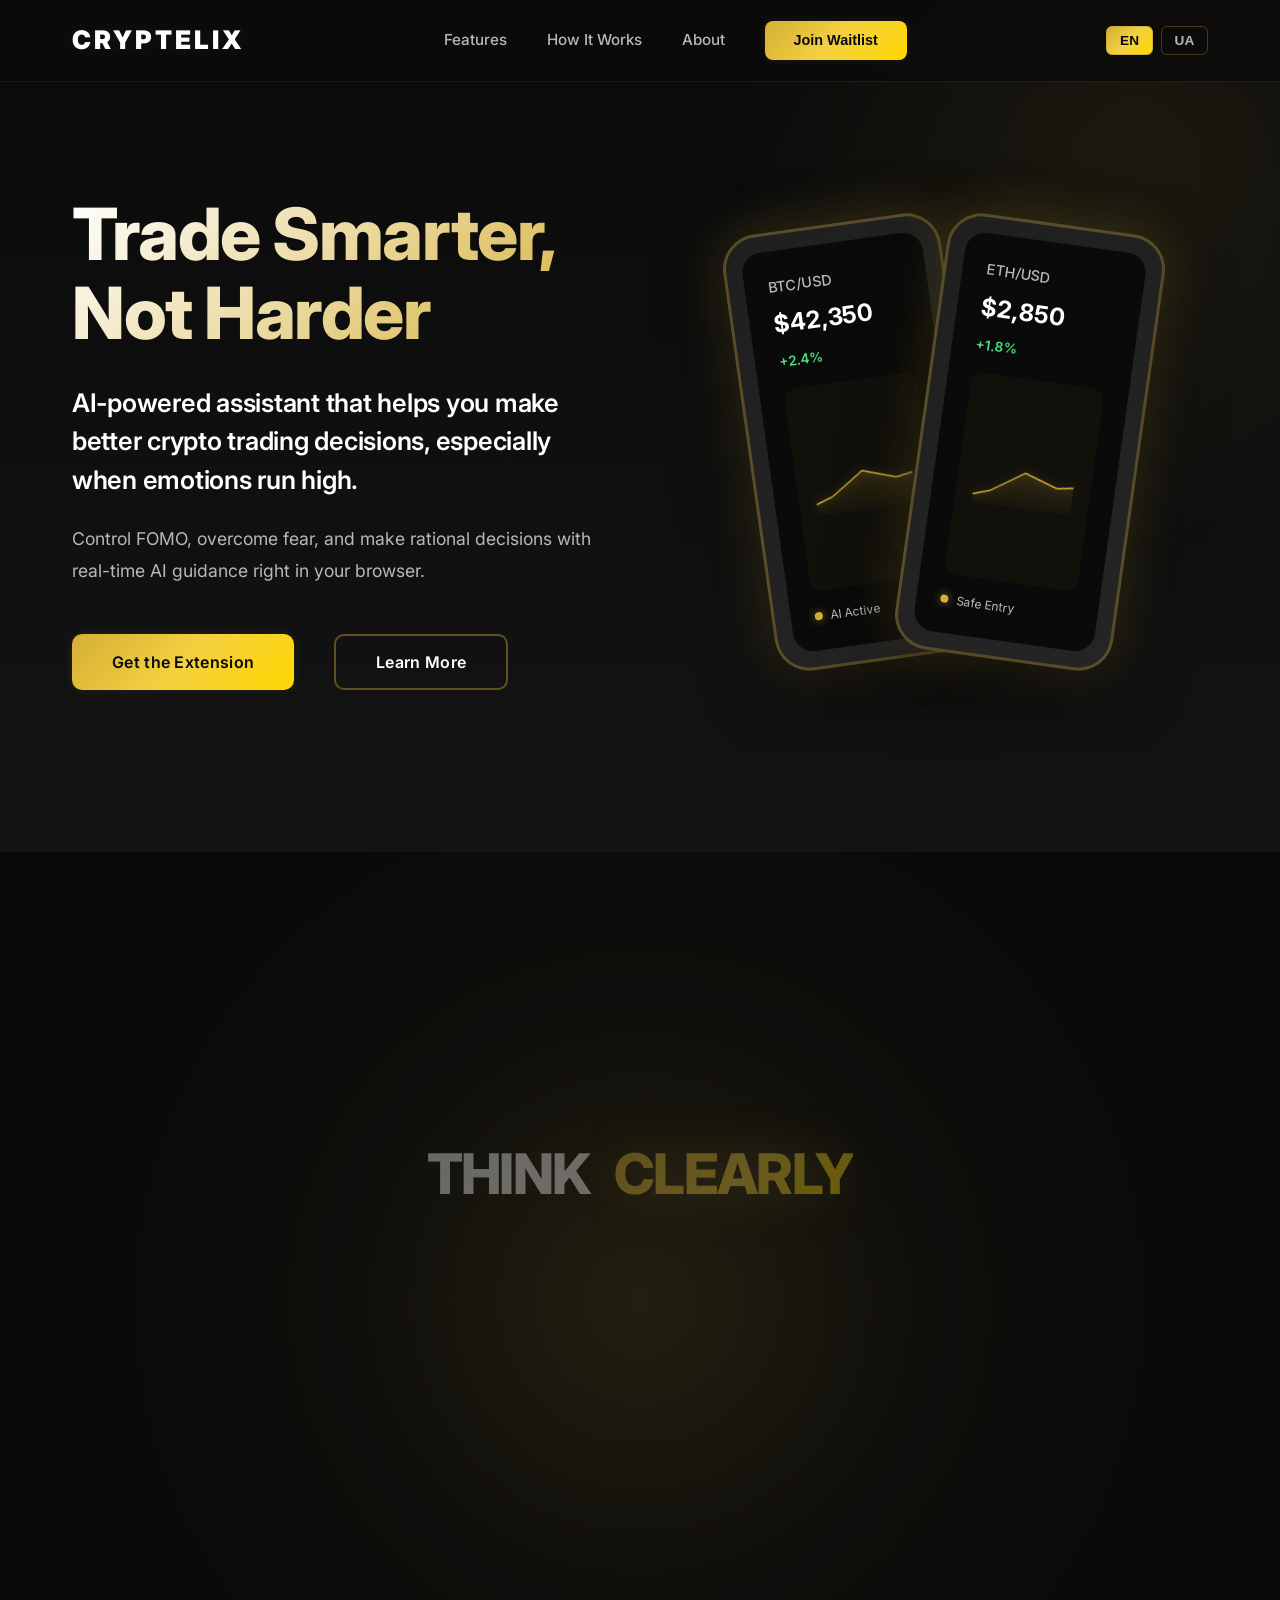
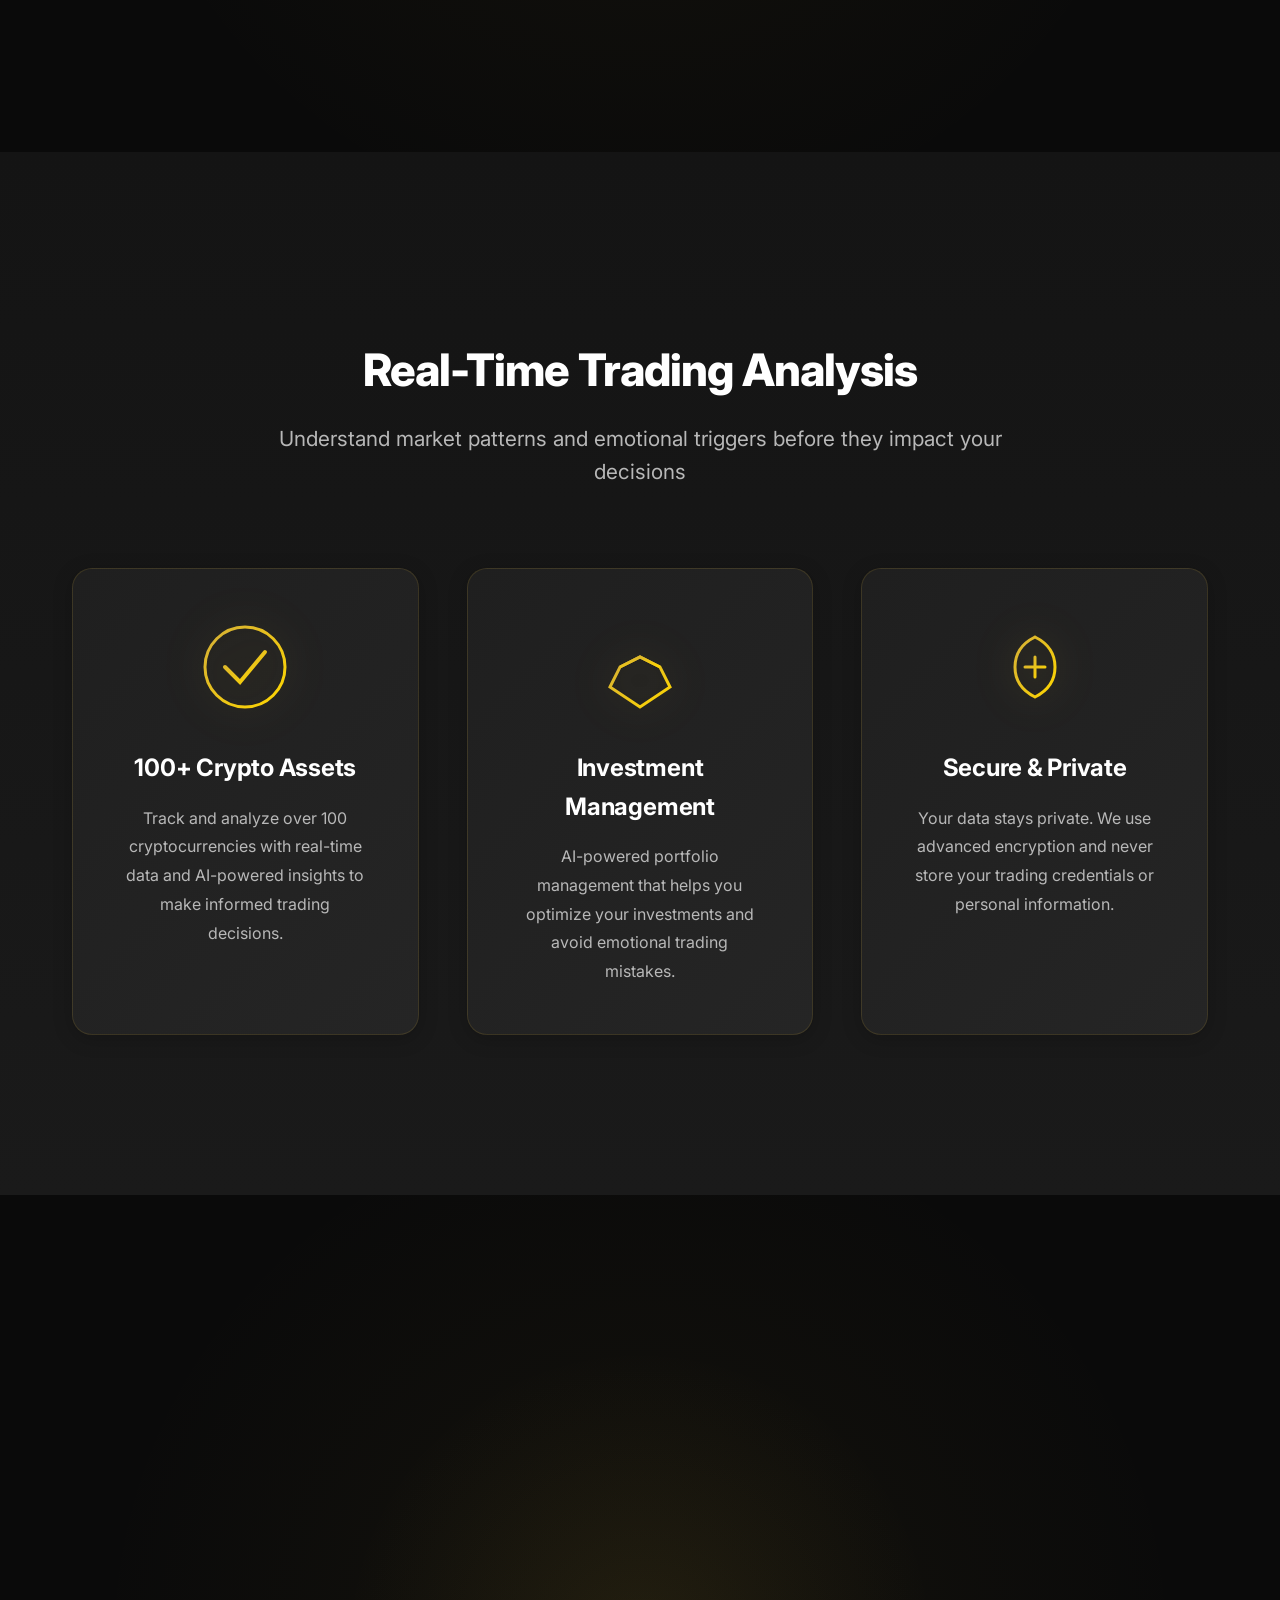
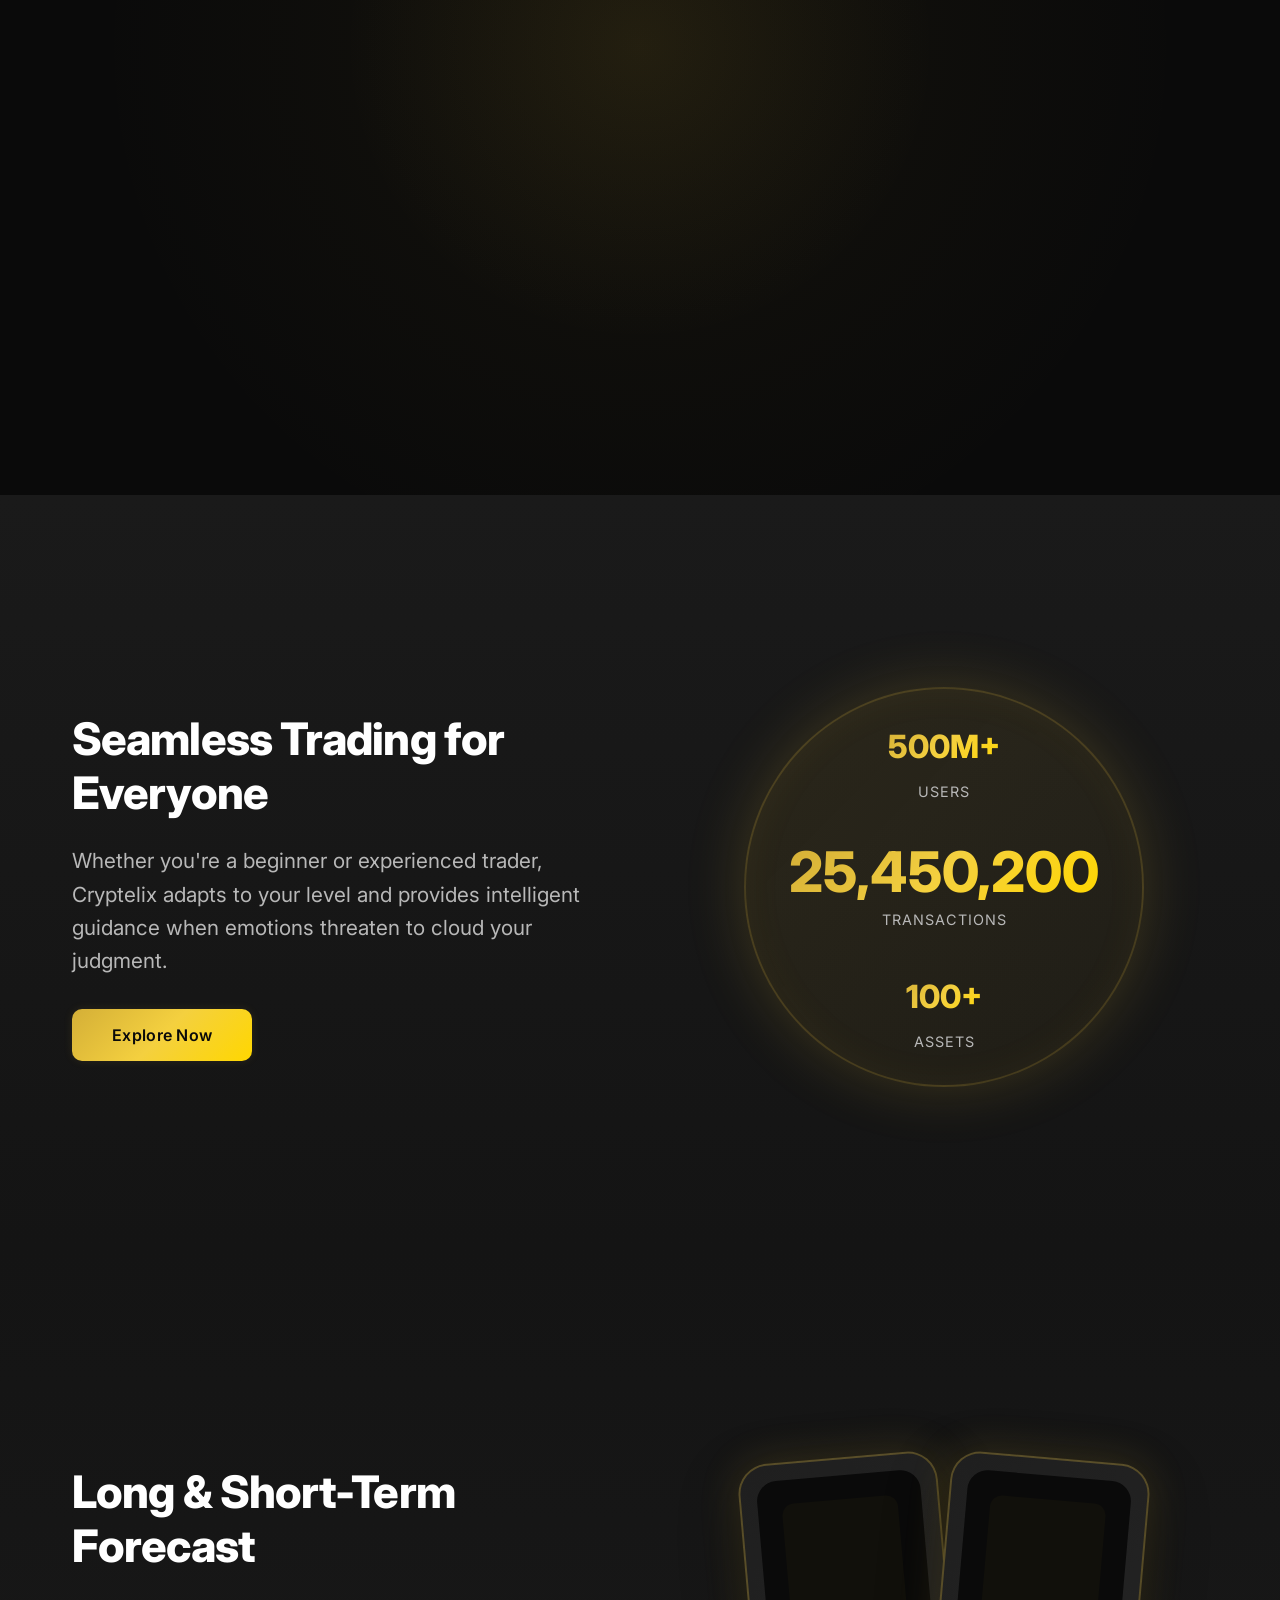
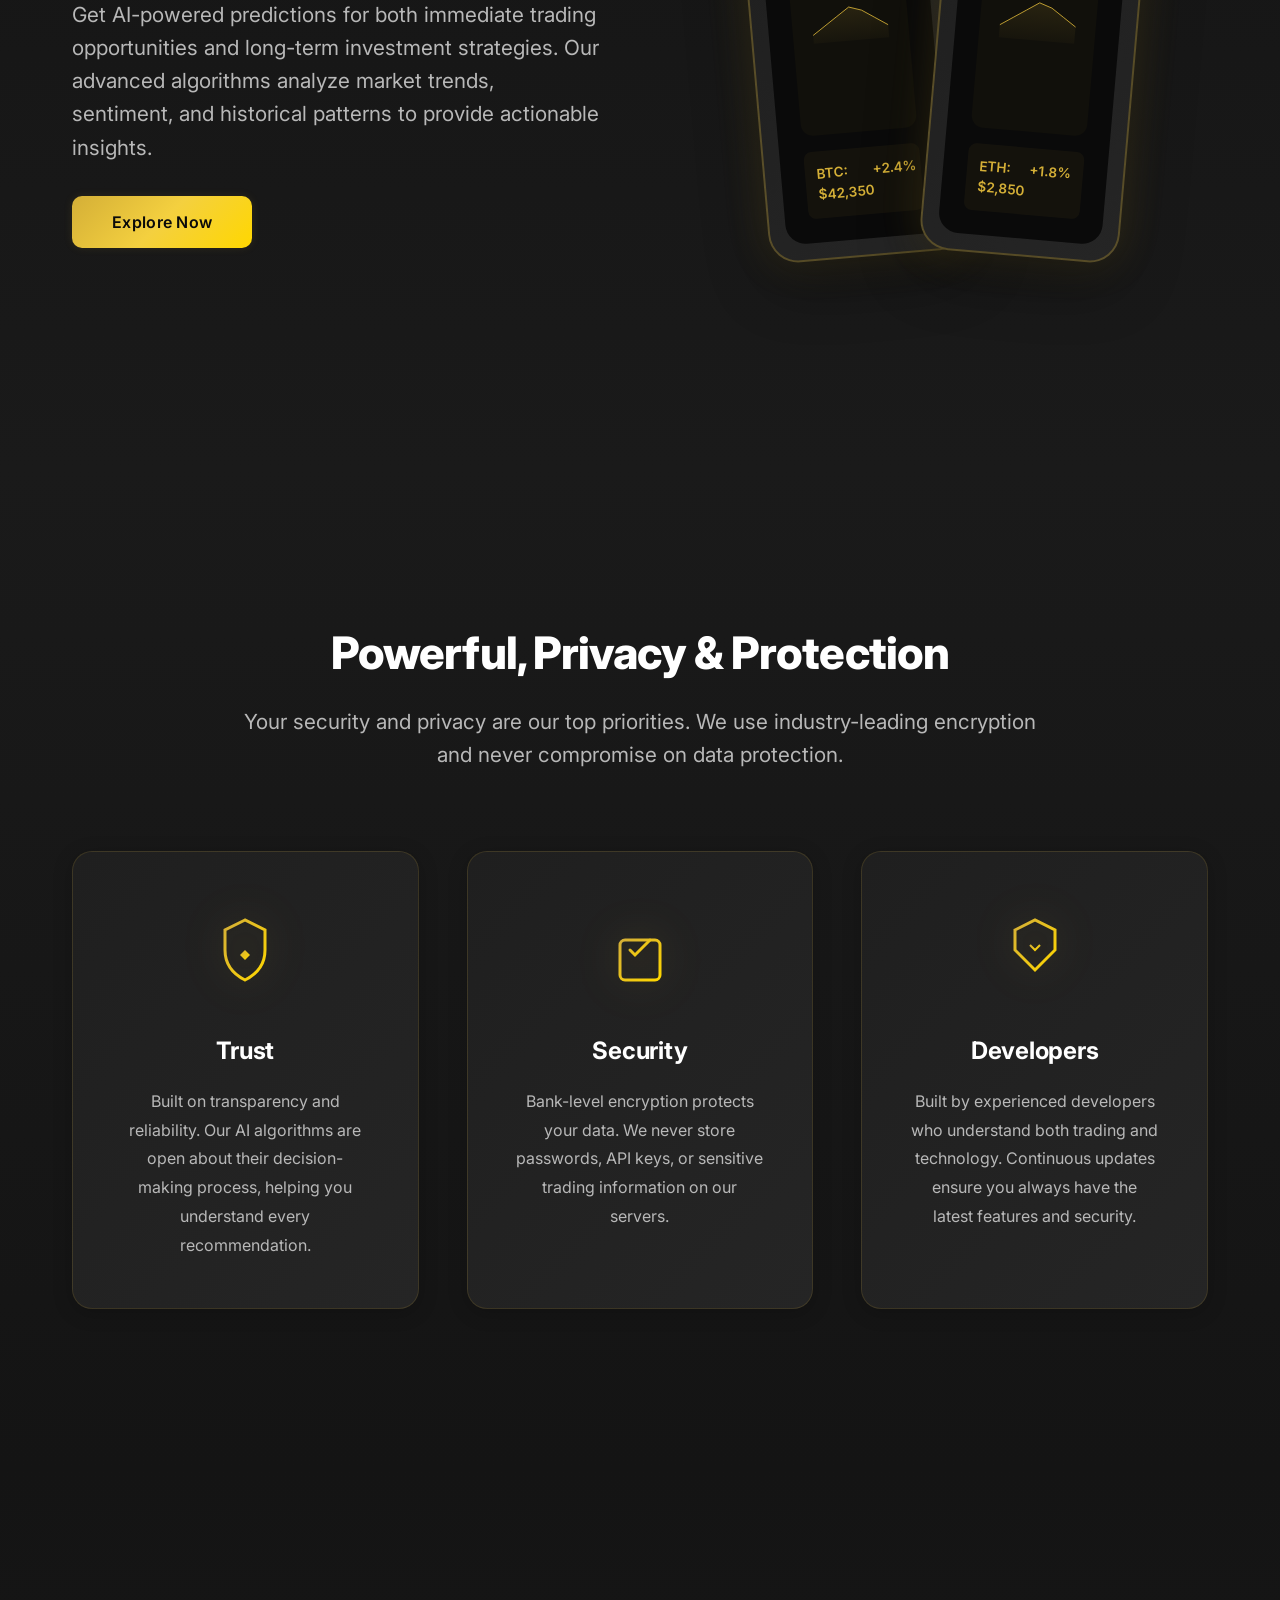
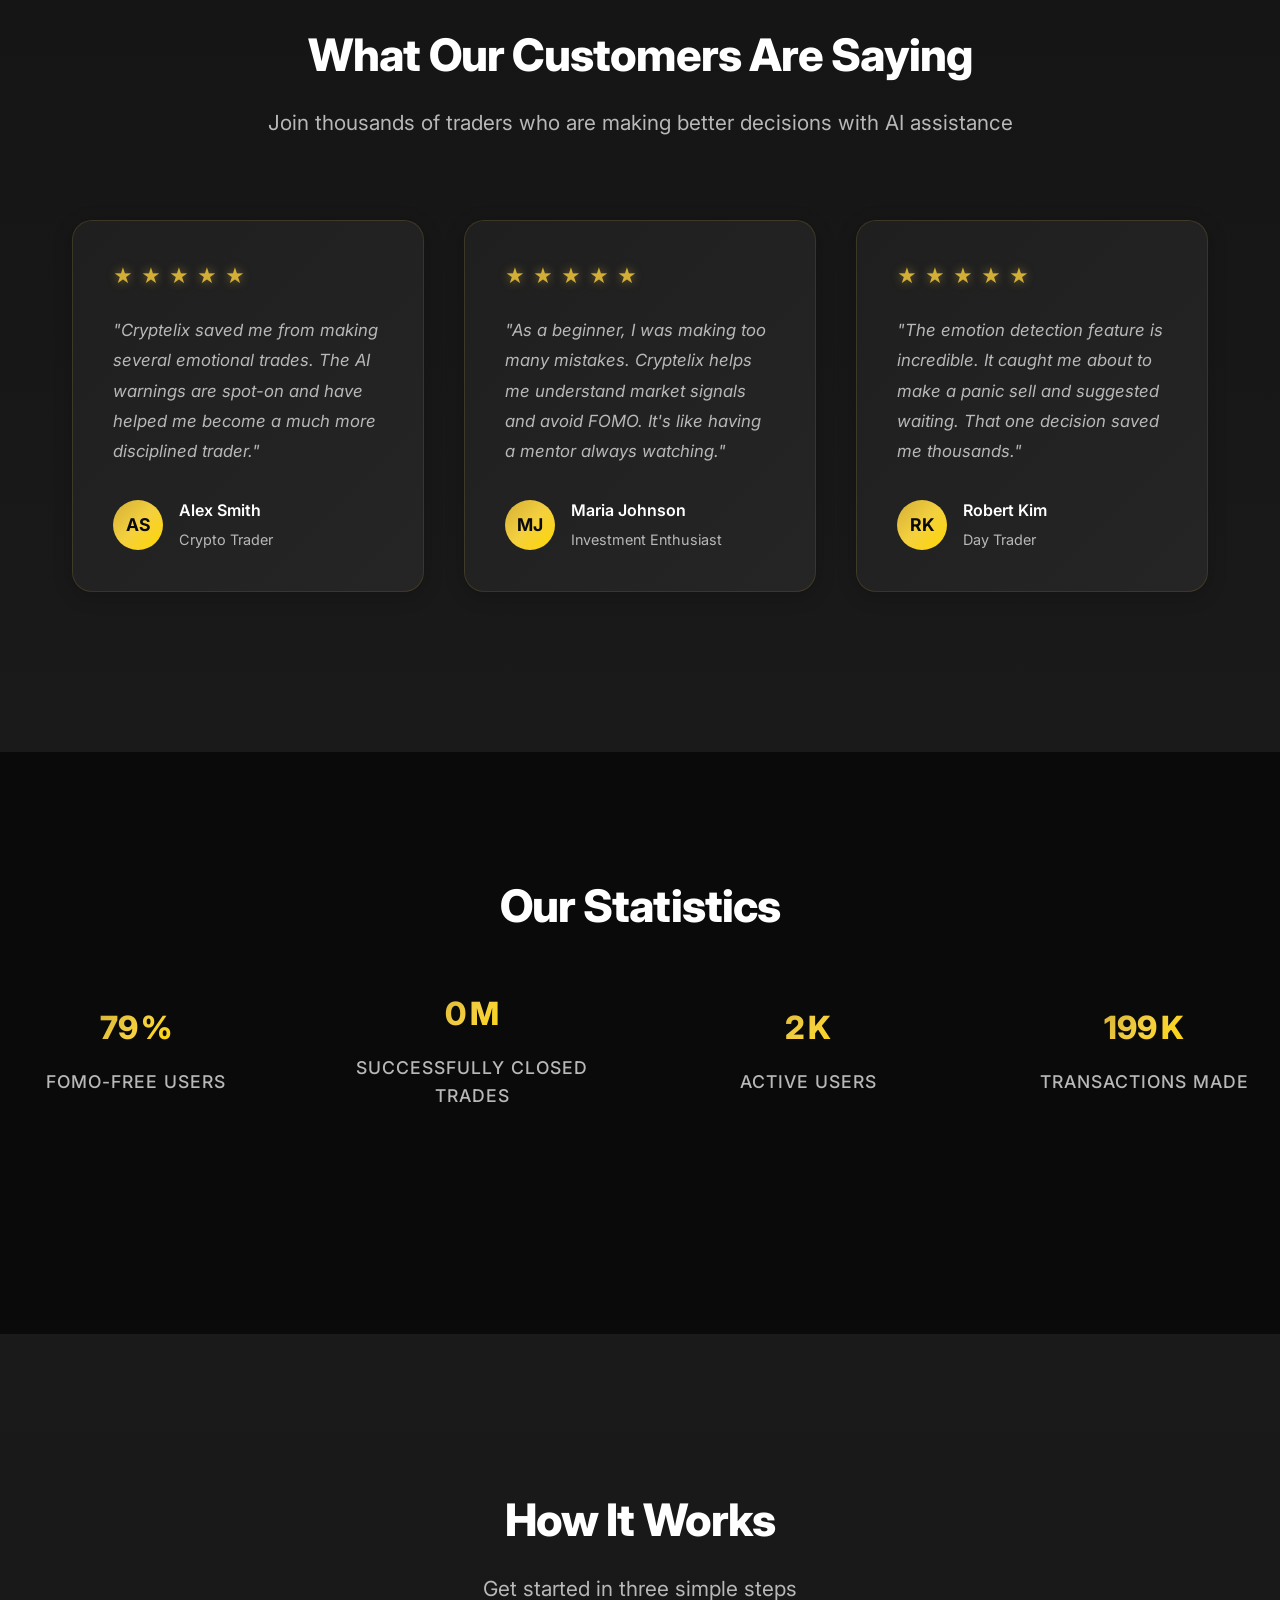
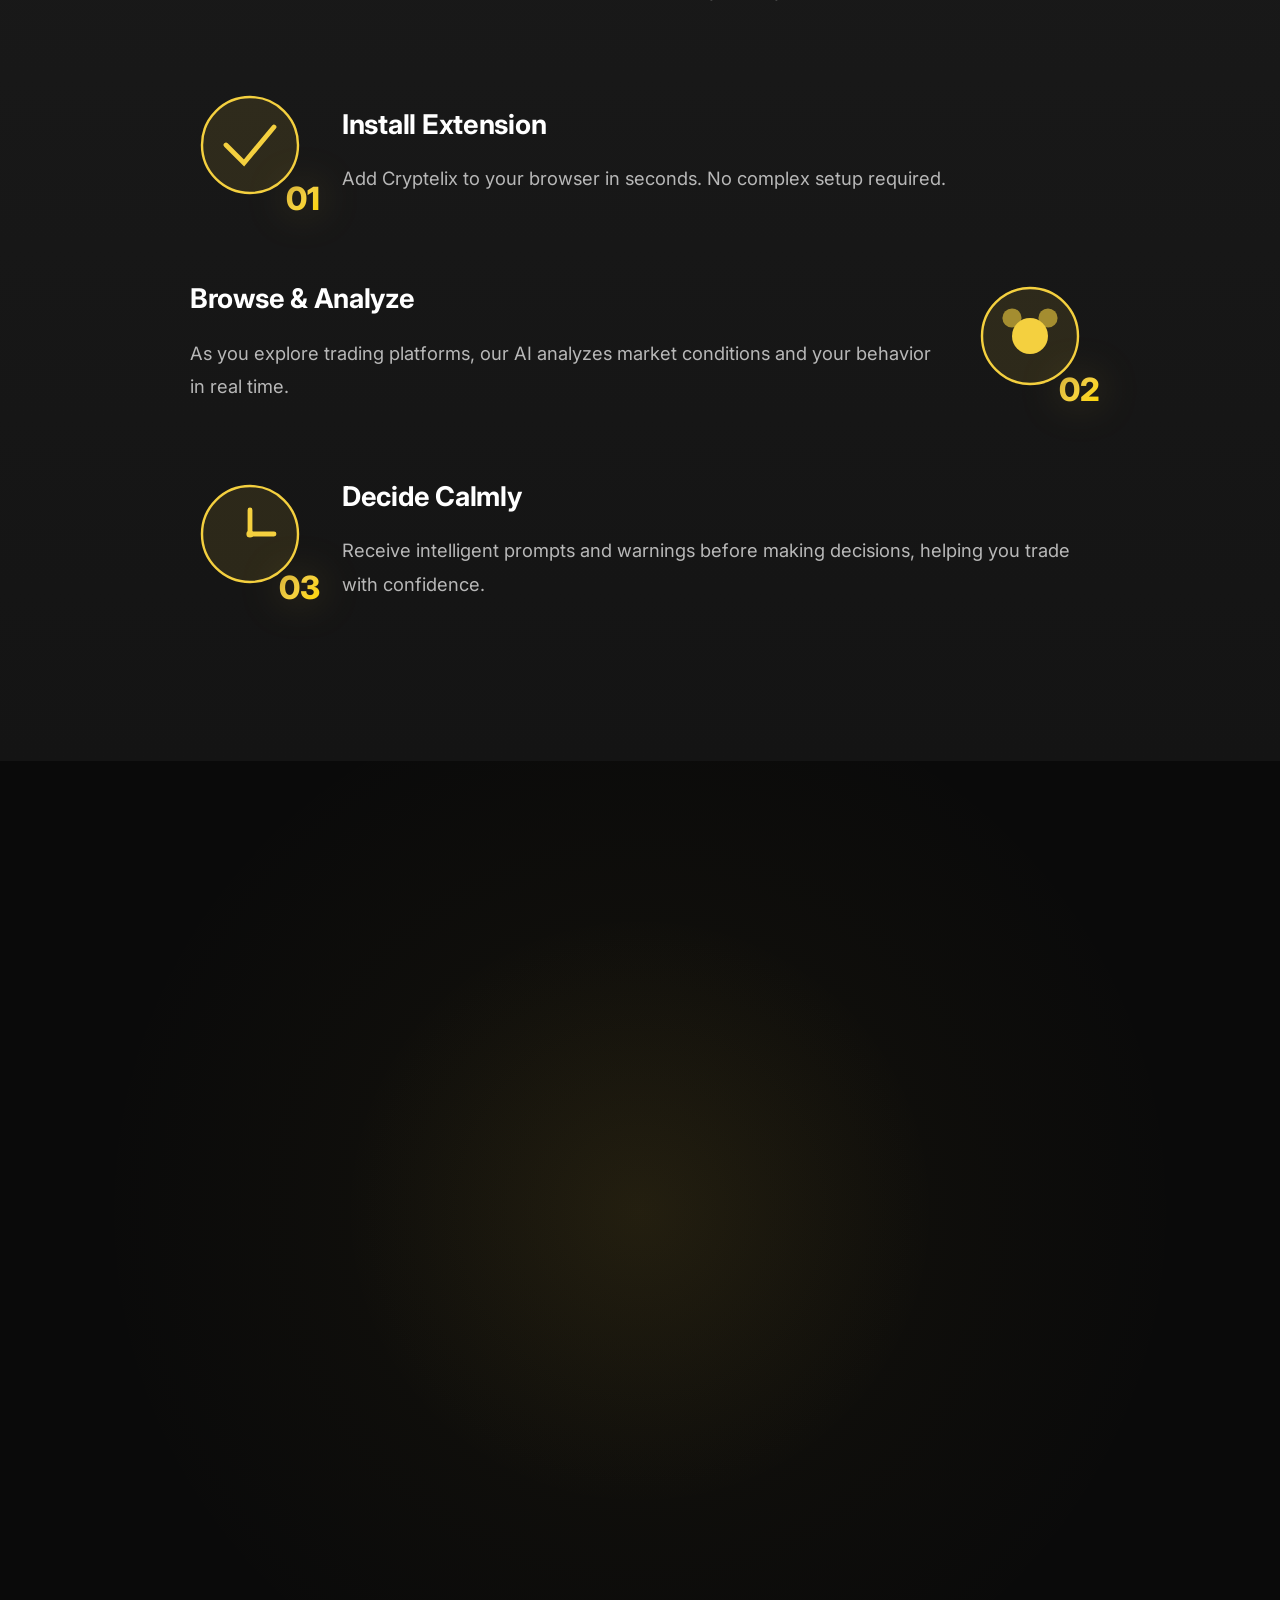
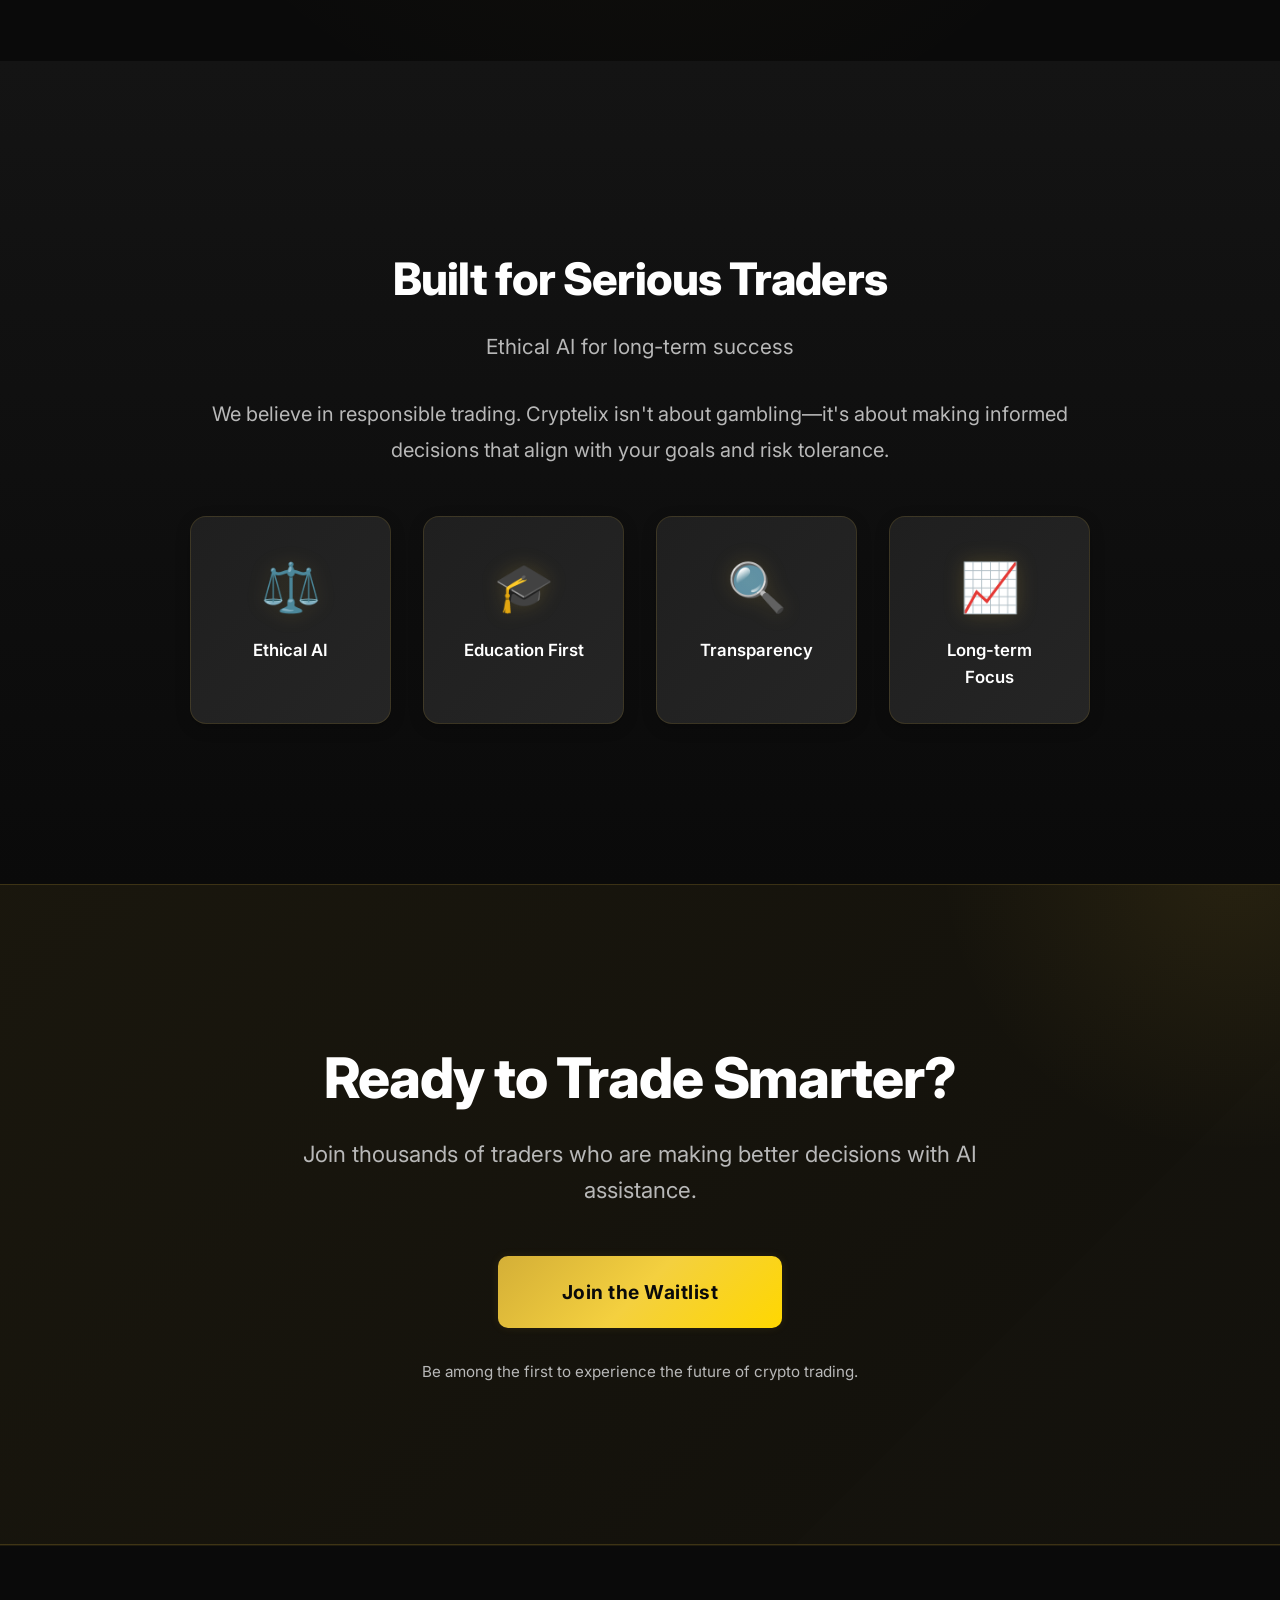
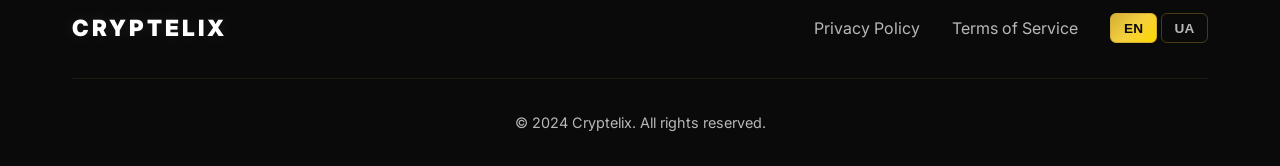
==== index.html @ 195cf04f "First Version" ====
<!DOCTYPE html>
<html lang="en">
<head>
    <meta charset="UTF-8">
    <meta name="viewport" content="width=device-width, initial-scale=1.0">
    <meta name="description" content="Cryptelix - AI-powered crypto trading assistant that helps you make better decisions and control emotions like FOMO and fear.">
    <title>Cryptelix - AI-Powered Crypto Trading Assistant</title>
    <link rel="stylesheet" href="styles.css">
    <link rel="stylesheet" href="animations.css">
    <link rel="preconnect" href="https://fonts.googleapis.com">
    <link rel="preconnect" href="https://fonts.gstatic.com" crossorigin>
    <link href="https://fonts.googleapis.com/css2?family=Inter:wght@300;400;500;600;700;800&display=swap" rel="stylesheet">
</head>
<body>
    <!-- Navigation Bar -->
    <nav class="navbar" id="navbar">
        <div class="nav-container">
            <a href="#hero" class="nav-logo">
                <span class="logo-text">CRYPTELIX</span>
            </a>
            <div class="nav-menu" id="navMenu">
                <a href="#features" class="nav-link" data-i18n="nav.features">Features</a>
                <a href="#how-it-works" class="nav-link" data-i18n="nav.howItWorks">How It Works</a>
                <a href="#trust" class="nav-link" data-i18n="nav.about">About</a>
                <button class="nav-cta-btn" data-i18n="nav.cta">Join Waitlist</button>
            </div>
            <div class="nav-lang-switcher">
                <button class="lang-btn active" data-lang="en" aria-label="Switch to English">EN</button>
                <button class="lang-btn" data-lang="ua" aria-label="Switch to Ukrainian">UA</button>
            </div>
            <button class="nav-toggle" id="navToggle" aria-label="Toggle navigation menu">
                <span></span>
                <span></span>
                <span></span>
            </button>
        </div>
    </nav>

    <!-- Hero Section -->
    <section class="hero" id="hero">
        <div class="hero-background">
            <div class="hero-gradient"></div>
            <div class="hero-particles"></div>
        </div>
        <div class="container">
            <div class="hero-content">
                <h1 class="hero-headline" data-i18n="hero.headline">Trade Smarter, Not Harder</h1>
                <p class="hero-subheadline" data-i18n="hero.subheadline">AI-powered assistant that helps you make better crypto trading decisions, especially when emotions run high.</p>
                <p class="hero-description" data-i18n="hero.description">Control FOMO, overcome fear, and make rational decisions with real-time AI guidance right in your browser.</p>
                <div class="hero-cta">
                    <button class="btn btn-primary" data-i18n="hero.primaryCta">Get the Extension</button>
                    <button class="btn btn-secondary" data-i18n="hero.secondaryCta">Learn More</button>
                </div>
            </div>
            <div class="hero-visual">
                <div class="hero-phones">
                    <div class="hero-phone phone-1">
                        <div class="phone-frame">
                            <div class="phone-screen">
                                <div class="phone-content">
                                    <div class="phone-header">
                                        <div class="phone-title">BTC/USD</div>
                                        <div class="phone-price">$42,350</div>
                                        <div class="phone-change positive">+2.4%</div>
                                    </div>
                                    <div class="phone-chart">
                                        <svg viewBox="0 0 200 100" class="phone-chart-svg">
                                            <path d="M 10 80 L 40 70 L 70 50 L 100 30 L 130 40 L 160 50 L 190 45" 
                                                  stroke="#d4af37" stroke-width="2.5" fill="none" class="chart-path"/>
                                            <path d="M 10 80 L 40 70 L 70 50 L 100 30 L 130 40 L 160 50 L 190 45 L 190 100 L 10 100 Z" 
                                                  fill="url(#phoneGrad1)" opacity="0.3"/>
                                            <defs>
                                                <linearGradient id="phoneGrad1" x1="0%" y1="0%" x2="0%" y2="100%">
                                                    <stop offset="0%" style="stop-color:#d4af37;stop-opacity:0.5" />
                                                    <stop offset="100%" style="stop-color:#d4af37;stop-opacity:0.1" />
                                                </linearGradient>
                                            </defs>
                                        </svg>
                                    </div>
                                    <div class="phone-indicators">
                                        <div class="phone-indicator">
                                            <span class="indicator-dot"></span>
                                            <span>AI Active</span>
                                        </div>
                                    </div>
                                </div>
                            </div>
                        </div>
                    </div>
                    <div class="hero-phone phone-2">
                        <div class="phone-frame">
                            <div class="phone-screen">
                                <div class="phone-content">
                                    <div class="phone-header">
                                        <div class="phone-title">ETH/USD</div>
                                        <div class="phone-price">$2,850</div>
                                        <div class="phone-change positive">+1.8%</div>
                                    </div>
                                    <div class="phone-chart">
                                        <svg viewBox="0 0 200 100" class="phone-chart-svg">
                                            <path d="M 10 85 L 40 75 L 70 55 L 100 35 L 130 45 L 160 55 L 190 50" 
                                                  stroke="#d4af37" stroke-width="2.5" fill="none" class="chart-path"/>
                                            <path d="M 10 85 L 40 75 L 70 55 L 100 35 L 130 45 L 160 55 L 190 50 L 190 100 L 10 100 Z" 
                                                  fill="url(#phoneGrad2)" opacity="0.3"/>
                                            <defs>
                                                <linearGradient id="phoneGrad2" x1="0%" y1="0%" x2="0%" y2="100%">
                                                    <stop offset="0%" style="stop-color:#d4af37;stop-opacity:0.5" />
                                                    <stop offset="100%" style="stop-color:#d4af37;stop-opacity:0.1" />
                                                </linearGradient>
                                            </defs>
                                        </svg>
                                    </div>
                                    <div class="phone-indicators">
                                        <div class="phone-indicator">
                                            <span class="indicator-dot"></span>
                                            <span>Safe Entry</span>
                                        </div>
                                    </div>
                                </div>
                            </div>
                        </div>
                    </div>
                </div>
                <div class="hero-connections">
                    <svg class="connection-svg" viewBox="0 0 400 400">
                        <path d="M 100 200 Q 150 150, 200 200 T 300 200" 
                              stroke="url(#connectionGrad)" stroke-width="2" fill="none" opacity="0.4" class="connection-line"/>
                        <path d="M 120 180 Q 170 130, 220 180 T 320 180" 
                              stroke="url(#connectionGrad)" stroke-width="2" fill="none" opacity="0.3" class="connection-line"/>
                        <defs>
                            <linearGradient id="connectionGrad" x1="0%" y1="0%" x2="100%" y2="0%">
                                <stop offset="0%" style="stop-color:#d4af37;stop-opacity:0.6" />
                                <stop offset="50%" style="stop-color:#ffd700;stop-opacity:0.8" />
                                <stop offset="100%" style="stop-color:#d4af37;stop-opacity:0.6" />
                            </linearGradient>
                        </defs>
                    </svg>
                </div>
            </div>
        </div>
    </section>

    <!-- Slogan Section 1 -->
    <section class="slogan-section" id="slogan-1">
        <div class="slogan-reveal" data-slogan="1">
            <span class="slogan-word slogan-word-1">Think</span>
            <span class="slogan-word slogan-word-2">Clearly</span>
        </div>
    </section>

    <!-- Problem Section - Real-Time Analysis -->
    <section class="problem" id="problem">
        <div class="container">
            <div class="section-header">
                <h2 class="section-title">Real-Time Trading Analysis</h2>
                <p class="section-subtitle">Understand market patterns and emotional triggers before they impact your decisions</p>
            </div>
            
            <div class="feature-icons-grid">
                <div class="feature-icon-card" data-animate="fade-up">
                    <div class="feature-icon-wrapper">
                        <svg class="feature-svg-icon" viewBox="0 0 100 100" xmlns="http://www.w3.org/2000/svg">
                            <circle cx="50" cy="50" r="40" fill="none" stroke="url(#goldGradient)" stroke-width="3"/>
                            <path d="M 30 50 L 45 65 L 70 35" stroke="url(#goldGradient)" stroke-width="4" fill="none" stroke-linecap="round"/>
                            <defs>
                                <linearGradient id="goldGradient" x1="0%" y1="0%" x2="100%" y2="100%">
                                    <stop offset="0%" style="stop-color:#d4af37;stop-opacity:1" />
                                    <stop offset="100%" style="stop-color:#ffd700;stop-opacity:1" />
                                </linearGradient>
                            </defs>
                        </svg>
                    </div>
                    <h3 class="feature-icon-title">100+ Crypto Assets</h3>
                    <p class="feature-icon-description">Track and analyze over 100 cryptocurrencies with real-time data and AI-powered insights to make informed trading decisions.</p>
                </div>
                
                <div class="feature-icon-card" data-animate="fade-up" data-delay="100">
                    <div class="feature-icon-wrapper">
                        <svg class="feature-svg-icon" viewBox="0 0 100 100" xmlns="http://www.w3.org/2000/svg">
                            <path d="M 20 70 L 30 50 L 50 40 L 70 50 L 80 70 L 50 90 Z" fill="none" stroke="url(#goldGradient2)" stroke-width="3"/>
                            <path d="M 30 50 L 50 40 L 70 50" stroke="url(#goldGradient2)" stroke-width="3" fill="none"/>
                            <defs>
                                <linearGradient id="goldGradient2" x1="0%" y1="0%" x2="100%" y2="100%">
                                    <stop offset="0%" style="stop-color:#d4af37;stop-opacity:1" />
                                    <stop offset="100%" style="stop-color:#ffd700;stop-opacity:1" />
                                </linearGradient>
                            </defs>
                        </svg>
                    </div>
                    <h3 class="feature-icon-title">Investment Management</h3>
                    <p class="feature-icon-description">AI-powered portfolio management that helps you optimize your investments and avoid emotional trading mistakes.</p>
                </div>
                
                <div class="feature-icon-card" data-animate="fade-up" data-delay="200">
                    <div class="feature-icon-wrapper">
                        <svg class="feature-svg-icon" viewBox="0 0 100 100" xmlns="http://www.w3.org/2000/svg">
                            <path d="M 50 20 Q 30 30, 30 50 Q 30 70, 50 80 Q 70 70, 70 50 Q 70 30, 50 20 Z" fill="none" stroke="url(#goldGradient3)" stroke-width="3"/>
                            <path d="M 50 40 L 50 60 M 40 50 L 60 50" stroke="url(#goldGradient3)" stroke-width="3" stroke-linecap="round"/>
                            <defs>
                                <linearGradient id="goldGradient3" x1="0%" y1="0%" x2="100%" y2="100%">
                                    <stop offset="0%" style="stop-color:#d4af37;stop-opacity:1" />
                                    <stop offset="100%" style="stop-color:#ffd700;stop-opacity:1" />
                                </linearGradient>
                            </defs>
                        </svg>
                    </div>
                    <h3 class="feature-icon-title">Secure & Private</h3>
                    <p class="feature-icon-description">Your data stays private. We use advanced encryption and never store your trading credentials or personal information.</p>
                </div>
            </div>
        </div>
    </section>

    <!-- Slogan Section 2 -->
    <section class="slogan-section" id="slogan-2">
        <div class="slogan-reveal" data-slogan="2">
            <span class="slogan-word slogan-word-1">Trade</span>
            <span class="slogan-word slogan-word-2">Wisely</span>
        </div>
    </section>

    <!-- Solution Section - Seamless Trading -->
    <section class="solution seamless-section" id="solution">
        <div class="container">
            <div class="seamless-content">
                <div class="seamless-text">
                    <h2 class="section-title">Seamless Trading for Everyone</h2>
                    <p class="section-subtitle">Whether you're a beginner or experienced trader, Cryptelix adapts to your level and provides intelligent guidance when emotions threaten to cloud your judgment.</p>
                    <button class="btn btn-primary">Explore Now</button>
                </div>
                <div class="seamless-visual">
                    <div class="stats-circle">
                        <div class="stat-circle-item stat-top">
                            <div class="stat-circle-value">500M+</div>
                            <div class="stat-circle-label">Users</div>
                        </div>
                        <div class="stat-circle-item stat-center">
                            <div class="stat-circle-value-large">25,450,200</div>
                            <div class="stat-circle-label">Transactions</div>
                        </div>
                        <div class="stat-circle-item stat-bottom">
                            <div class="stat-circle-value">100+</div>
                            <div class="stat-circle-label">Assets</div>
                        </div>
                    </div>
                </div>
            </div>
        </div>
    </section>

    <!-- Features Section - Long & Short Term Forecast -->
    <section class="features forecast-section" id="features">
        <div class="container">
            <div class="forecast-content">
                <div class="forecast-text">
                    <h2 class="section-title">Long & Short-Term Forecast</h2>
                    <p class="section-subtitle">Get AI-powered predictions for both immediate trading opportunities and long-term investment strategies. Our advanced algorithms analyze market trends, sentiment, and historical patterns to provide actionable insights.</p>
                    <button class="btn btn-primary">Explore Now</button>
                </div>
                <div class="forecast-visual">
                    <div class="phone-mockup phone-left">
                        <div class="phone-screen">
                            <div class="screen-content">
                                <div class="screen-chart">
                                    <svg viewBox="0 0 200 120" class="chart-display">
                                        <path d="M 10 100 L 40 80 L 70 60 L 100 40 L 130 50 L 160 70 L 190 90" 
                                              stroke="#d4af37" stroke-width="2" fill="none"/>
                                        <path d="M 10 100 L 40 80 L 70 60 L 100 40 L 130 50 L 160 70 L 190 90 L 190 120 L 10 120 Z" 
                                              fill="url(#chartFill)" opacity="0.3"/>
                                        <defs>
                                            <linearGradient id="chartFill" x1="0%" y1="0%" x2="0%" y2="100%">
                                                <stop offset="0%" style="stop-color:#d4af37;stop-opacity:0.4" />
                                                <stop offset="100%" style="stop-color:#d4af37;stop-opacity:0.1" />
                                            </linearGradient>
                                        </defs>
                                    </svg>
                                </div>
                                <div class="screen-stats">
                                    <div class="screen-stat">BTC: $42,350</div>
                                    <div class="screen-stat">+2.4%</div>
                                </div>
                            </div>
                        </div>
                    </div>
                    <div class="phone-mockup phone-right">
                        <div class="phone-screen">
                            <div class="screen-content">
                                <div class="screen-chart">
                                    <svg viewBox="0 0 200 120" class="chart-display">
                                        <path d="M 10 90 L 40 70 L 70 50 L 100 30 L 130 40 L 160 60 L 190 80" 
                                              stroke="#d4af37" stroke-width="2" fill="none"/>
                                        <path d="M 10 90 L 40 70 L 70 50 L 100 30 L 130 40 L 160 60 L 190 80 L 190 120 L 10 120 Z" 
                                              fill="url(#chartFill2)" opacity="0.3"/>
                                        <defs>
                                            <linearGradient id="chartFill2" x1="0%" y1="0%" x2="0%" y2="100%">
                                                <stop offset="0%" style="stop-color:#d4af37;stop-opacity:0.4" />
                                                <stop offset="100%" style="stop-color:#d4af37;stop-opacity:0.1" />
                                            </linearGradient>
                                        </defs>
                                    </svg>
                                </div>
                                <div class="screen-stats">
                                    <div class="screen-stat">ETH: $2,850</div>
                                    <div class="screen-stat">+1.8%</div>
                                </div>
                            </div>
                        </div>
                    </div>
                </div>
            </div>
        </div>
    </section>

    <!-- Security Section -->
    <section class="security-section" id="security">
        <div class="container">
            <div class="section-header">
                <h2 class="section-title">Powerful, Privacy & Protection</h2>
                <p class="section-subtitle">Your security and privacy are our top priorities. We use industry-leading encryption and never compromise on data protection.</p>
            </div>
            <div class="security-grid">
                <div class="security-card" data-animate="fade-up">
                    <div class="security-icon-wrapper">
                        <svg class="security-icon" viewBox="0 0 100 100" xmlns="http://www.w3.org/2000/svg">
                            <path d="M 50 20 L 30 30 L 30 50 Q 30 70, 50 80 Q 70 70, 70 50 L 70 30 Z" 
                                  fill="none" stroke="url(#securityGrad1)" stroke-width="3"/>
                            <path d="M 50 50 L 45 55 L 50 60 L 55 55 Z" fill="url(#securityGrad1)"/>
                            <defs>
                                <linearGradient id="securityGrad1" x1="0%" y1="0%" x2="100%" y2="100%">
                                    <stop offset="0%" style="stop-color:#d4af37;stop-opacity:1" />
                                    <stop offset="100%" style="stop-color:#ffd700;stop-opacity:1" />
                                </linearGradient>
                            </defs>
                        </svg>
                    </div>
                    <h3 class="security-title">Trust</h3>
                    <p class="security-description">Built on transparency and reliability. Our AI algorithms are open about their decision-making process, helping you understand every recommendation.</p>
                </div>
                
                <div class="security-card" data-animate="fade-up" data-delay="100">
                    <div class="security-icon-wrapper">
                        <svg class="security-icon" viewBox="0 0 100 100" xmlns="http://www.w3.org/2000/svg">
                            <rect x="30" y="40" width="40" height="40" rx="5" fill="none" stroke="url(#securityGrad2)" stroke-width="3"/>
                            <path d="M 40 50 L 45 55 L 60 40" stroke="url(#securityGrad2)" stroke-width="3" fill="none" stroke-linecap="round"/>
                            <defs>
                                <linearGradient id="securityGrad2" x1="0%" y1="0%" x2="100%" y2="100%">
                                    <stop offset="0%" style="stop-color:#d4af37;stop-opacity:1" />
                                    <stop offset="100%" style="stop-color:#ffd700;stop-opacity:1" />
                                </linearGradient>
                            </defs>
                        </svg>
                    </div>
                    <h3 class="security-title">Security</h3>
                    <p class="security-description">Bank-level encryption protects your data. We never store passwords, API keys, or sensitive trading information on our servers.</p>
                </div>
                
                <div class="security-card" data-animate="fade-up" data-delay="200">
                    <div class="security-icon-wrapper">
                        <svg class="security-icon" viewBox="0 0 100 100" xmlns="http://www.w3.org/2000/svg">
                            <path d="M 30 30 L 50 20 L 70 30 L 70 50 L 50 70 L 30 50 Z" 
                                  fill="none" stroke="url(#securityGrad3)" stroke-width="3"/>
                            <path d="M 45 45 L 50 50 L 55 45" stroke="url(#securityGrad3)" stroke-width="2" fill="none"/>
                            <defs>
                                <linearGradient id="securityGrad3" x1="0%" y1="0%" x2="100%" y2="100%">
                                    <stop offset="0%" style="stop-color:#d4af37;stop-opacity:1" />
                                    <stop offset="100%" style="stop-color:#ffd700;stop-opacity:1" />
                                </linearGradient>
                            </defs>
                        </svg>
                    </div>
                    <h3 class="security-title">Developers</h3>
                    <p class="security-description">Built by experienced developers who understand both trading and technology. Continuous updates ensure you always have the latest features and security.</p>
                </div>
            </div>
        </div>
    </section>

    <!-- Testimonials Section -->
    <section class="testimonials-section" id="testimonials">
        <div class="container">
            <div class="section-header">
                <h2 class="section-title">What Our Customers Are Saying</h2>
                <p class="section-subtitle">Join thousands of traders who are making better decisions with AI assistance</p>
            </div>
            <div class="testimonials-grid">
                <div class="testimonial-card" data-animate="fade-up">
                    <div class="testimonial-stars">
                        <span class="star">★</span>
                        <span class="star">★</span>
                        <span class="star">★</span>
                        <span class="star">★</span>
                        <span class="star">★</span>
                    </div>
                    <p class="testimonial-text">"Cryptelix saved me from making several emotional trades. The AI warnings are spot-on and have helped me become a much more disciplined trader."</p>
                    <div class="testimonial-author">
                        <div class="author-avatar">AS</div>
                        <div class="author-info">
                            <div class="author-name">Alex Smith</div>
                            <div class="author-title">Crypto Trader</div>
                        </div>
                    </div>
                </div>
                
                <div class="testimonial-card" data-animate="fade-up" data-delay="100">
                    <div class="testimonial-stars">
                        <span class="star">★</span>
                        <span class="star">★</span>
                        <span class="star">★</span>
                        <span class="star">★</span>
                        <span class="star">★</span>
                    </div>
                    <p class="testimonial-text">"As a beginner, I was making too many mistakes. Cryptelix helps me understand market signals and avoid FOMO. It's like having a mentor always watching."</p>
                    <div class="testimonial-author">
                        <div class="author-avatar">MJ</div>
                        <div class="author-info">
                            <div class="author-name">Maria Johnson</div>
                            <div class="author-title">Investment Enthusiast</div>
                        </div>
                    </div>
                </div>
                
                <div class="testimonial-card" data-animate="fade-up" data-delay="200">
                    <div class="testimonial-stars">
                        <span class="star">★</span>
                        <span class="star">★</span>
                        <span class="star">★</span>
                        <span class="star">★</span>
                        <span class="star">★</span>
                    </div>
                    <p class="testimonial-text">"The emotion detection feature is incredible. It caught me about to make a panic sell and suggested waiting. That one decision saved me thousands."</p>
                    <div class="testimonial-author">
                        <div class="author-avatar">RK</div>
                        <div class="author-info">
                            <div class="author-name">Robert Kim</div>
                            <div class="author-title">Day Trader</div>
                        </div>
                    </div>
                </div>
            </div>
        </div>
    </section>

    <!-- Statistics Section -->
    <section class="product-bar" id="statistics">
        <div class="container">
            <div class="section-header">
                <h2 class="section-title">Our Statistics</h2>
            </div>
        </div>
        <div class="product-bar-wrapper">
            <div class="product-info-blocks" data-animate="fade-up">
                <h2 class="more-info">
                    <span class="stat-number" data-target="80" data-suffix="%">0</span>
                </h2>
                <p class="more-info-name" data-i18n="statistics.fomoFree">FOMO-free users</p>
            </div>
            <div class="product-info-blocks" data-animate="fade-up" data-delay="100">
                <h2 class="more-info">
                    <span class="stat-number" data-target="1" data-suffix="M">0</span>
                </h2>
                <p class="more-info-name" data-i18n="statistics.closedTrades">Successfully Closed Trades</p>
            </div>
            <div class="product-info-blocks" data-animate="fade-up" data-delay="200">
                <h2 class="more-info">
                    <span class="stat-number" data-target="3" data-suffix="K">0</span>
                </h2>
                <p class="more-info-name" data-i18n="statistics.activeUsers">Active Users</p>
            </div>
            <div class="product-info-blocks" data-animate="fade-up" data-delay="300">
                <h2 class="more-info">
                    <span class="stat-number" data-target="200" data-suffix="K">0</span>
                </h2>
                <p class="more-info-name" data-i18n="statistics.transactions">Transactions made</p>
            </div>
        </div>
    </section>


    <!-- How It Works Section -->
    <section class="how-it-works" id="how-it-works">
        <div class="container">
            <div class="section-header">
                <h2 class="section-title" data-i18n="howItWorks.title">How It Works</h2>
                <p class="section-subtitle" data-i18n="howItWorks.subtitle">Get started in three simple steps</p>
            </div>
            <div class="steps-container">
                <div class="step step-with-visual" data-animate="fade-up">
                    <div class="step-visual">
                        <div class="step-icon-wrapper">
                            <div class="step-icon-circle">
                                <svg viewBox="0 0 100 100" class="step-icon-svg">
                                    <circle cx="50" cy="50" r="40" fill="rgba(244, 208, 63, 0.1)" stroke="#F4D03F" stroke-width="2"/>
                                    <path d="M 30 50 L 45 65 L 70 35" stroke="#F4D03F" stroke-width="4" fill="none" stroke-linecap="round"/>
                                </svg>
                            </div>
                        </div>
                        <div class="step-number">01</div>
                    </div>
                    <div class="step-content">
                        <h3 class="step-title" data-i18n="howItWorks.step1.title">Install Extension</h3>
                        <p class="step-description" data-i18n="howItWorks.step1.description">Add Cryptelix to your browser in seconds. No complex setup required.</p>
                    </div>
                </div>
                <div class="step step-with-visual" data-animate="fade-up" data-delay="200">
                    <div class="step-visual">
                        <div class="step-icon-wrapper">
                            <div class="step-icon-circle">
                                <svg viewBox="0 0 100 100" class="step-icon-svg">
                                    <circle cx="50" cy="50" r="40" fill="rgba(244, 208, 63, 0.1)" stroke="#F4D03F" stroke-width="2"/>
                                    <circle cx="50" cy="50" r="15" fill="#F4D03F"/>
                                    <circle cx="35" cy="35" r="8" fill="#F4D03F" opacity="0.6"/>
                                    <circle cx="65" cy="35" r="8" fill="#F4D03F" opacity="0.6"/>
                                </svg>
                            </div>
                        </div>
                        <div class="step-number">02</div>
                    </div>
                    <div class="step-content">
                        <h3 class="step-title" data-i18n="howItWorks.step2.title">Browse & Analyze</h3>
                        <p class="step-description" data-i18n="howItWorks.step2.description">As you explore trading platforms, our AI analyzes market conditions and your behavior in real time.</p>
                    </div>
                </div>
                <div class="step step-with-visual" data-animate="fade-up" data-delay="400">
                    <div class="step-visual">
                        <div class="step-icon-wrapper">
                            <div class="step-icon-circle">
                                <svg viewBox="0 0 100 100" class="step-icon-svg">
                                    <circle cx="50" cy="50" r="40" fill="rgba(244, 208, 63, 0.1)" stroke="#F4D03F" stroke-width="2"/>
                                    <path d="M 50 30 L 50 50 L 70 50" stroke="#F4D03F" stroke-width="4" fill="none" stroke-linecap="round"/>
                                    <circle cx="50" cy="50" r="3" fill="#F4D03F"/>
                                </svg>
                            </div>
                        </div>
                        <div class="step-number">03</div>
                    </div>
                    <div class="step-content">
                        <h3 class="step-title" data-i18n="howItWorks.step3.title">Decide Calmly</h3>
                        <p class="step-description" data-i18n="howItWorks.step3.description">Receive intelligent prompts and warnings before making decisions, helping you trade with confidence.</p>
                    </div>
                </div>
            </div>
        </div>
    </section>

    <!-- Slogan Section 3 -->
    <section class="slogan-section" id="slogan-3">
        <div class="slogan-reveal" data-slogan="3">
            <span class="slogan-word slogan-word-1">Fear</span>
            <span class="slogan-word slogan-word-2">Nothing</span>
        </div>
    </section>

    <!-- Trust Section -->
    <section class="trust" id="trust">
        <div class="container">
            <div class="trust-content">
                <div class="trust-text">
                    <h2 class="section-title" data-i18n="trust.title">Built for Serious Traders</h2>
                    <p class="section-subtitle" data-i18n="trust.subtitle">Ethical AI for long-term success</p>
                    <p class="trust-vision" data-i18n="trust.vision">We believe in responsible trading. Cryptelix isn't about gambling—it's about making informed decisions that align with your goals and risk tolerance.</p>
                    <div class="trust-principles">
                        <div class="principle-item">
                            <div class="principle-icon">⚖️</div>
                            <span data-i18n="trust.principles.ethics">Ethical AI</span>
                        </div>
                        <div class="principle-item">
                            <div class="principle-icon">🎓</div>
                            <span data-i18n="trust.principles.education">Education First</span>
                        </div>
                        <div class="principle-item">
                            <div class="principle-icon">🔍</div>
                            <span data-i18n="trust.principles.transparency">Transparency</span>
                        </div>
                        <div class="principle-item">
                            <div class="principle-icon">📈</div>
                            <span data-i18n="trust.principles.longterm">Long-term Focus</span>
                        </div>
                    </div>
                </div>
            </div>
        </div>
    </section>

    <!-- Final CTA Section -->
    <section class="cta-section" id="cta">
        <div class="container">
            <div class="cta-content">
                <h2 class="cta-title" data-i18n="cta.title">Ready to Trade Smarter?</h2>
                <p class="cta-subtitle" data-i18n="cta.subtitle">Join thousands of traders who are making better decisions with AI assistance.</p>
                <button class="btn btn-primary btn-large" data-i18n="cta.button">Join the Waitlist</button>
                <p class="cta-subtext" data-i18n="cta.subtext">Be among the first to experience the future of crypto trading.</p>
            </div>
        </div>
    </section>

    <!-- Footer -->
    <footer class="footer">
        <div class="container">
            <div class="footer-content">
                <div class="footer-brand">
                <a href="#hero" class="footer-logo">
                    <span class="logo-text">CRYPTELIX</span>
                </a>
                </div>
                <div class="footer-links">
                    <a href="#" class="footer-link" data-i18n="footer.privacy">Privacy Policy</a>
                    <a href="#" class="footer-link" data-i18n="footer.terms">Terms of Service</a>
                </div>
                <div class="footer-lang-switcher">
                    <button class="lang-btn active" data-lang="en" aria-label="Switch to English">EN</button>
                    <button class="lang-btn" data-lang="ua" aria-label="Switch to Ukrainian">UA</button>
                </div>
            </div>
            <div class="footer-bottom">
                <p class="footer-copyright" data-i18n="footer.copyright">© 2024 Cryptelix. All rights reserved.</p>
            </div>
        </div>
    </footer>

    <script src="main.js"></script>
</body>
</html>
---- styles.css ----
/* ============================================
   Cryptelix Landing Page - Premium Fintech Design
   Cohesive color palette, smooth transitions, cinematic animations
   ============================================ */

/* CSS Variables for consistent theming - Premium Fintech Palette */
:root {
    --color-bg-primary: #0a0a0a;
    --color-bg-secondary: #141414;
    --color-bg-tertiary: #1a1a1a;
    --color-bg-card: #1f1f1f;
    --color-text-primary: #ffffff;
    --color-text-secondary: #b8b8b8;
    --color-text-muted: #888888;
    --color-gold: #d4af37;
    --color-gold-light: #f4d03f;
    --color-gold-bright: #ffd700;
    --color-gold-dark: #b8941f;
    --color-gold-glow: rgba(212, 175, 55, 0.3);
    --gradient-gold: linear-gradient(135deg, #d4af37 0%, #f4d03f 50%, #ffd700 100%);
    --gradient-gold-subtle: linear-gradient(135deg, rgba(212, 175, 55, 0.1) 0%, rgba(244, 208, 63, 0.05) 100%);
    --gradient-section-1: linear-gradient(180deg, #0a0a0a 0%, #141414 100%);
    --gradient-section-2: linear-gradient(180deg, #141414 0%, #1a1a1a 100%);
    --gradient-section-3: linear-gradient(180deg, #1a1a1a 0%, #141414 100%);
    --gradient-section-4: linear-gradient(180deg, #141414 0%, #0a0a0a 100%);
    --shadow-gold: 0 0 20px rgba(212, 175, 55, 0.2);
    --shadow-gold-strong: 0 0 40px rgba(212, 175, 55, 0.4);
    --shadow-gold-subtle: 0 0 10px rgba(212, 175, 55, 0.1);
    --transition-smooth: all 0.4s cubic-bezier(0.25, 0.46, 0.45, 0.94);
    --transition-cinematic: all 0.8s cubic-bezier(0.25, 0.46, 0.45, 0.94);
    --transition-fast: all 0.2s ease;
    --font-primary: 'Inter', -apple-system, BlinkMacSystemFont, 'Segoe UI', sans-serif;
}

/* Reset and Base Styles */
* {
    margin: 0;
    padding: 0;
    box-sizing: border-box;
}

html {
    scroll-behavior: smooth;
    font-size: 16px;
}

body {
    font-family: var(--font-primary);
    background-color: var(--color-bg-primary);
    color: var(--color-text-primary);
    line-height: 1.6;
    overflow-x: hidden;
    -webkit-font-smoothing: antialiased;
    -moz-osx-font-smoothing: grayscale;
}

/* Smooth gradient transitions between sections */
section {
    position: relative;
    padding: 10rem 0;
    transition: background 0.6s ease;
}

/* Add extra spacing before sections that follow slogans */
.slogan-section + section {
    padding-top: 12rem;
}

.hero {
    background: var(--gradient-section-1);
    padding: 12rem 0 10rem;
}

.problem {
    background: var(--gradient-section-2);
}

.solution {
    background: var(--gradient-section-3);
}

.features {
    background: var(--gradient-section-2);
}

.how-it-works {
    background: var(--gradient-section-3);
}

.trust {
    background: var(--gradient-section-4);
}

/* ============================================
   Slogan Reveal - Cinematic Scroll Animation
   ============================================ */
.slogan-section {
    position: relative;
    background-color: var(--color-bg-primary);
    padding: 15rem 0;
    min-height: 100vh;
    display: flex;
    align-items: center;
    justify-content: center;
    overflow: hidden;
}

.slogan-section::before {
    content: '';
    position: absolute;
    top: 0;
    left: 0;
    right: 0;
    bottom: 0;
    background: radial-gradient(circle at center, rgba(212, 175, 55, 0.05) 0%, transparent 70%);
    pointer-events: none;
    z-index: 0;
}

.slogan-section::after {
    content: '';
    position: absolute;
    top: 50%;
    left: 50%;
    transform: translate(-50%, -50%);
    width: 600px;
    height: 600px;
    background: radial-gradient(circle, rgba(212, 175, 55, 0.08) 0%, transparent 70%);
    border-radius: 50%;
    animation: pulse-glow 8s ease-in-out infinite;
    pointer-events: none;
    z-index: 0;
}

.slogan-reveal {
    position: relative;
    z-index: 1;
    display: flex;
    align-items: center;
    justify-content: center;
    gap: 1.5rem;
    width: 100%;
    max-width: 1400px;
    margin: 0 auto;
    padding: 0 2rem;
    opacity: 0;
    transition: opacity 0.8s ease, transform 0.8s cubic-bezier(0.25, 0.46, 0.45, 0.94);
    transform: translateY(50px);
}

.slogan-reveal.revealed {
    opacity: 1;
    transform: translateY(0);
}

.slogan-reveal:not(.revealed) {
    transform: translateY(50px);
}

.slogan-word {
    font-size: clamp(2rem, 5vw, 3.5rem);
    font-weight: 800;
    letter-spacing: -0.03em;
    line-height: 1;
    text-transform: uppercase;
    transition: var(--transition-cinematic);
    text-shadow: 0 0 40px rgba(255, 255, 255, 0.1);
}

.slogan-word-1 {
    color: var(--color-text-primary);
    opacity: 0;
    transform: translateX(-50px);
    transition-delay: 0.1s;
}

.slogan-reveal.revealed .slogan-word-1 {
    opacity: 1;
    transform: translateX(0);
}

.slogan-word-2 {
    background: var(--gradient-gold);
    -webkit-background-clip: text;
    -webkit-text-fill-color: transparent;
    background-clip: text;
    opacity: 0;
    transform: translateX(50px);
    transition-delay: 0.3s;
    filter: drop-shadow(0 0 30px rgba(212, 175, 55, 0.4));
}

.slogan-reveal.revealed .slogan-word-2 {
    opacity: 1;
    transform: translateX(0);
}

/* Container */
.container {
    max-width: 1200px;
    margin: 0 auto;
    padding: 0 2rem;
    position: relative;
    z-index: 1;
}

/* ============================================
   Navigation Bar
   ============================================ */
.navbar {
    position: fixed;
    top: 0;
    left: 0;
    right: 0;
    z-index: 1000;
    background-color: rgba(10, 10, 10, 0.8);
    backdrop-filter: blur(20px);
    border-bottom: 1px solid rgba(212, 175, 55, 0.1);
    transition: var(--transition-smooth);
}

.navbar.scrolled {
    background-color: rgba(10, 10, 10, 0.95);
    box-shadow: 0 2px 20px rgba(0, 0, 0, 0.3);
}

.nav-container {
    max-width: 1200px;
    margin: 0 auto;
    padding: 1.25rem 2rem;
    display: flex;
    align-items: center;
    justify-content: space-between;
    gap: 2rem;
}

.nav-logo {
    display: flex;
    align-items: center;
    text-decoration: none;
    transition: var(--transition-smooth);
}

.nav-logo .logo-text {
    font-family: var(--font-primary);
    font-size: 1.6rem;
    font-weight: 900;
    color: var(--color-text-primary);
    letter-spacing: 3px;
    text-transform: uppercase;
    transition: var(--transition-smooth);
    text-shadow: 0 0 20px rgba(255, 255, 255, 0.1);
    position: relative;
}

.nav-logo .logo-text::after {
    content: '';
    position: absolute;
    bottom: -2px;
    left: 0;
    width: 0;
    height: 2px;
    background: var(--gradient-gold);
    transition: width 0.3s ease;
}

.nav-logo:hover .logo-text {
    color: var(--color-gold);
    text-shadow: 0 0 30px rgba(212, 175, 55, 0.5);
    letter-spacing: 4px;
}

.nav-logo:hover .logo-text::after {
    width: 100%;
}

.nav-menu {
    display: flex;
    align-items: center;
    gap: 2.5rem;
    flex: 1;
    justify-content: center;
}

.nav-link {
    color: var(--color-text-secondary);
    text-decoration: none;
    font-weight: 500;
    font-size: 0.95rem;
    transition: var(--transition-smooth);
    position: relative;
}

.nav-link::after {
    content: '';
    position: absolute;
    bottom: -5px;
    left: 0;
    width: 0;
    height: 2px;
    background: var(--gradient-gold);
    transition: var(--transition-smooth);
}

.nav-link:hover {
    color: var(--color-text-primary);
}

.nav-link:hover::after {
    width: 100%;
}

.nav-cta-btn {
    background: var(--gradient-gold);
    color: var(--color-bg-primary);
    border: none;
    padding: 0.7rem 1.8rem;
    border-radius: 8px;
    font-weight: 600;
    font-size: 0.9rem;
    cursor: pointer;
    transition: var(--transition-smooth);
    box-shadow: var(--shadow-gold-subtle);
}

.nav-cta-btn:hover {
    transform: translateY(-2px);
    box-shadow: var(--shadow-gold);
}

.nav-lang-switcher {
    display: flex;
    gap: 0.5rem;
    align-items: center;
}

.lang-btn {
    background: transparent;
    border: 1px solid rgba(212, 175, 55, 0.3);
    color: var(--color-text-secondary);
    padding: 0.4rem 0.8rem;
    border-radius: 6px;
    font-size: 0.85rem;
    font-weight: 600;
    cursor: pointer;
    transition: var(--transition-fast);
}

.lang-btn:hover {
    border-color: var(--color-gold);
    color: var(--color-gold);
}

.lang-btn.active {
    background: var(--gradient-gold);
    color: var(--color-bg-primary);
    border-color: var(--color-gold);
}

.nav-toggle {
    display: none;
    flex-direction: column;
    gap: 4px;
    background: transparent;
    border: none;
    cursor: pointer;
    padding: 0.5rem;
}

.nav-toggle span {
    width: 25px;
    height: 2px;
    background: var(--color-text-primary);
    transition: var(--transition-fast);
}

/* ============================================
   Hero Section
   ============================================ */
.hero-background {
    position: absolute;
    top: 0;
    left: 0;
    right: 0;
    bottom: 0;
    z-index: 0;
    overflow: hidden;
}

.hero-gradient {
    position: absolute;
    top: -30%;
    right: -20%;
    width: 800px;
    height: 800px;
    background: radial-gradient(circle, rgba(212, 175, 55, 0.08) 0%, transparent 70%);
    border-radius: 50%;
    animation: pulse-glow 8s ease-in-out infinite;
}

.hero-particles {
    position: absolute;
    width: 100%;
    height: 100%;
    background-image: 
        radial-gradient(2px 2px at 20% 30%, rgba(212, 175, 55, 0.2), transparent),
        radial-gradient(1px 1px at 60% 70%, rgba(212, 175, 55, 0.15), transparent);
    background-size: 200% 200%;
    animation: particle-float 25s linear infinite;
    opacity: 0.4;
}

.hero .container {
    position: relative;
    z-index: 1;
    display: grid;
    grid-template-columns: 1fr 1fr;
    gap: 5rem;
    align-items: center;
}

.hero-content {
    max-width: 600px;
}

.hero-headline {
    font-size: clamp(2.5rem, 6vw, 4.5rem);
    font-weight: 800;
    line-height: 1.1;
    margin-bottom: 2rem;
    background: linear-gradient(135deg, #ffffff 0%, #d4af37 100%);
    -webkit-background-clip: text;
    -webkit-text-fill-color: transparent;
    background-clip: text;
    letter-spacing: -0.02em;
}

.hero-subheadline {
    font-size: clamp(1.2rem, 2vw, 1.6rem);
    font-weight: 600;
    color: var(--color-text-primary);
    margin-bottom: 1.5rem;
    line-height: 1.5;
    letter-spacing: -0.01em;
}

.hero-description {
    font-size: 1.1rem;
    color: var(--color-text-secondary);
    margin-bottom: 3rem;
    line-height: 1.8;
    max-width: 550px;
}

.hero-cta {
    display: flex;
    gap: 2.5rem;
    flex-wrap: wrap;
}

.hero-visual {
    display: flex;
    justify-content: center;
    align-items: center;
    position: relative;
    min-height: 500px;
}

.hero-phones {
    position: relative;
    display: flex;
    gap: 2rem;
    align-items: center;
    z-index: 2;
}

.hero-phone {
    position: relative;
}

.phone-1 {
    transform: rotate(-8deg);
    z-index: 1;
}

.phone-2 {
    transform: rotate(8deg);
    z-index: 2;
    margin-left: -80px;
}

.phone-frame {
    width: 220px;
    height: 440px;
    background: linear-gradient(135deg, var(--color-bg-card) 0%, #252525 100%);
    border: 3px solid rgba(212, 175, 55, 0.3);
    border-radius: 35px;
    padding: 1rem;
    box-shadow: 0 25px 70px rgba(0, 0, 0, 0.5), 0 0 50px rgba(212, 175, 55, 0.25);
    transition: var(--transition-smooth);
}

.hero-phone:hover .phone-frame {
    transform: scale(1.05);
    box-shadow: 0 35px 90px rgba(0, 0, 0, 0.6), 0 0 70px rgba(212, 175, 55, 0.35);
    border-color: rgba(212, 175, 55, 0.5);
}

.phone-screen {
    width: 100%;
    height: 100%;
    background: var(--color-bg-primary);
    border-radius: 25px;
    padding: 1.5rem;
    overflow: hidden;
    position: relative;
}

.phone-content {
    width: 100%;
    height: 100%;
    display: flex;
    flex-direction: column;
    gap: 1rem;
}

.phone-header {
    display: flex;
    flex-direction: column;
    gap: 0.5rem;
}

.phone-title {
    font-size: 0.9rem;
    color: var(--color-text-secondary);
    font-weight: 500;
}

.phone-price {
    font-size: 1.5rem;
    font-weight: 700;
    color: var(--color-text-primary);
}

.phone-change {
    font-size: 0.85rem;
    font-weight: 600;
    color: var(--color-gold);
}

.phone-change.positive {
    color: #4ade80;
}

.phone-chart {
    flex: 1;
    background: rgba(212, 175, 55, 0.03);
    border-radius: 12px;
    padding: 0.75rem;
    min-height: 120px;
}

.phone-chart-svg {
    width: 100%;
    height: 100%;
}

.chart-path {
    filter: drop-shadow(0 0 8px rgba(212, 175, 55, 0.4));
    animation: chart-draw 2s ease-out;
}

.phone-indicators {
    display: flex;
    gap: 0.75rem;
}

.phone-indicator {
    display: flex;
    align-items: center;
    gap: 0.5rem;
    font-size: 0.75rem;
    color: var(--color-text-secondary);
}

.indicator-dot {
    width: 8px;
    height: 8px;
    border-radius: 50%;
    background: var(--color-gold);
    box-shadow: 0 0 10px rgba(212, 175, 55, 0.6);
    animation: pulse 2s ease-in-out infinite;
}

.hero-connections {
    position: absolute;
    top: 0;
    left: 0;
    right: 0;
    bottom: 0;
    z-index: 1;
    pointer-events: none;
    overflow: hidden;
}

.connection-svg {
    width: 100%;
    height: 100%;
}

.connection-line {
    animation: connection-flow 3s ease-in-out infinite;
}

@keyframes chart-draw {
    from {
        stroke-dasharray: 1000;
        stroke-dashoffset: 1000;
    }
    to {
        stroke-dashoffset: 0;
    }
}

@keyframes connection-flow {
    0%, 100% {
        opacity: 0.3;
        stroke-dashoffset: 0;
    }
    50% {
        opacity: 0.6;
        stroke-dashoffset: -20;
    }
}

/* ============================================
   Buttons
   ============================================ */
.btn {
    padding: 1rem 2.5rem;
    border: none;
    border-radius: 10px;
    font-size: 1rem;
    font-weight: 600;
    cursor: pointer;
    transition: var(--transition-smooth);
    font-family: var(--font-primary);
    letter-spacing: 0.3px;
}

.btn-primary {
    background: var(--gradient-gold);
    color: var(--color-bg-primary);
    box-shadow: var(--shadow-gold-subtle);
    position: relative;
    overflow: hidden;
}

.btn-primary:hover {
    transform: translateY(-3px);
    box-shadow: var(--shadow-gold);
}

.btn-primary:active {
    transform: translateY(-1px);
}

.btn-secondary {
    background: transparent;
    color: var(--color-text-primary);
    border: 2px solid rgba(212, 175, 55, 0.4);
}

.btn-secondary:hover {
    border-color: var(--color-gold);
    background: rgba(212, 175, 55, 0.08);
    transform: translateY(-3px);
    box-shadow: 0 5px 20px rgba(212, 175, 55, 0.15);
}

.btn-large {
    padding: 1.5rem 4rem;
    font-size: 1.2rem;
    font-weight: 700;
    letter-spacing: 0.5px;
}

/* ============================================
   Section Styles
   ============================================ */
.section-header {
    text-align: center;
    margin-bottom: 5rem;
    max-width: 800px;
    margin-left: auto;
    margin-right: auto;
}

.section-title {
    font-size: clamp(2rem, 4vw, 2.8rem);
    font-weight: 800;
    margin-bottom: 1.5rem;
    color: var(--color-text-primary);
    letter-spacing: -0.02em;
    line-height: 1.2;
}

.section-subtitle {
    font-size: clamp(1rem, 2vw, 1.3rem);
    color: var(--color-text-secondary);
    font-weight: 400;
    line-height: 1.6;
}

/* ============================================
   Problem Section - Feature Icons
   ============================================ */
.feature-icons-grid {
    display: grid;
    grid-template-columns: repeat(auto-fit, minmax(300px, 1fr));
    gap: 3rem;
    margin-top: 4rem;
}

.feature-icon-card {
    background: linear-gradient(135deg, var(--color-bg-card) 0%, #252525 100%);
    border: 1px solid rgba(212, 175, 55, 0.15);
    border-radius: 20px;
    padding: 3rem;
    text-align: center;
    transition: var(--transition-smooth);
    opacity: 0;
    transform: translateY(30px);
    box-shadow: 0 4px 20px rgba(0, 0, 0, 0.2);
    backdrop-filter: blur(10px);
}

.feature-icon-card.animated {
    opacity: 1;
    transform: translateY(0);
}

.feature-icon-card:hover {
    border-color: rgba(212, 175, 55, 0.4);
    transform: translateY(-10px);
    box-shadow: 0 20px 50px rgba(212, 175, 55, 0.15), 0 0 40px rgba(212, 175, 55, 0.08);
}

.feature-icon-wrapper {
    width: 100px;
    height: 100px;
    margin: 0 auto 2rem;
    display: flex;
    align-items: center;
    justify-content: center;
    position: relative;
}

.feature-svg-icon {
    width: 100%;
    height: 100%;
    filter: drop-shadow(0 0 20px rgba(212, 175, 55, 0.3));
    transition: var(--transition-smooth);
}

.feature-icon-card:hover .feature-svg-icon {
    transform: scale(1.1);
    filter: drop-shadow(0 0 30px rgba(212, 175, 55, 0.5));
}

.feature-icon-title {
    font-size: 1.5rem;
    font-weight: 700;
    margin-bottom: 1rem;
    color: var(--color-text-primary);
    letter-spacing: -0.01em;
}

.feature-icon-description {
    color: var(--color-text-secondary);
    line-height: 1.8;
    font-size: 1rem;
}

.problem-grid {
    display: grid;
    grid-template-columns: repeat(auto-fit, minmax(280px, 1fr));
    gap: 2.5rem;
}

.problem-card {
    background: linear-gradient(135deg, var(--color-bg-card) 0%, #252525 100%);
    border: 1px solid rgba(212, 175, 55, 0.15);
    border-radius: 20px;
    padding: 2.5rem;
    transition: var(--transition-smooth);
    opacity: 0;
    transform: translateY(30px);
    box-shadow: 0 4px 20px rgba(0, 0, 0, 0.2);
    backdrop-filter: blur(10px);
}

.problem-card.animated {
    opacity: 1;
    transform: translateY(0);
}

.problem-card:hover {
    border-color: rgba(212, 175, 55, 0.4);
    transform: translateY(-8px);
    box-shadow: 0 15px 40px rgba(212, 175, 55, 0.15), 0 0 30px rgba(212, 175, 55, 0.08);
}

.problem-icon {
    font-size: 3.5rem;
    margin-bottom: 1rem;
    filter: drop-shadow(0 0 10px rgba(212, 175, 55, 0.2));
    transition: var(--transition-smooth);
}

.problem-card:hover .problem-icon {
    transform: scale(1.1);
    filter: drop-shadow(0 0 15px rgba(212, 175, 55, 0.4));
}

.problem-card-title {
    font-size: 1.4rem;
    font-weight: 700;
    margin-bottom: 1rem;
    color: var(--color-text-primary);
    letter-spacing: -0.01em;
}

.problem-card-text {
    color: var(--color-text-secondary);
    line-height: 1.8;
}

.problem-chart-container {
    margin-bottom: 5rem;
    opacity: 0;
    transform: translateY(30px);
}

.problem-chart-container.animated {
    opacity: 1;
    transform: translateY(0);
}

.chart-wrapper {
    background: linear-gradient(135deg, var(--color-bg-card) 0%, #252525 100%);
    border: 1px solid rgba(212, 175, 55, 0.2);
    border-radius: 24px;
    padding: 3rem;
    box-shadow: 0 10px 40px rgba(0, 0, 0, 0.3);
    transition: var(--transition-smooth);
}

.chart-wrapper:hover {
    transform: translateY(-5px);
    border-color: rgba(212, 175, 55, 0.35);
}

.chart-title {
    font-size: 1.5rem;
    font-weight: 700;
    margin-bottom: 2rem;
    color: var(--color-text-primary);
    text-align: center;
}

.emotion-chart {
    display: flex;
    justify-content: space-around;
    align-items: flex-end;
    height: 200px;
    gap: 1.5rem;
    margin-bottom: 1.5rem;
}

.chart-bar {
    flex: 1;
    background: var(--gradient-gold);
    border-radius: 8px 8px 0 0;
    position: relative;
    min-height: 40px;
    display: flex;
    align-items: flex-start;
    justify-content: center;
    padding-top: 0.5rem;
    box-shadow: 0 0 20px rgba(212, 175, 55, 0.2);
    transition: var(--transition-smooth);
}

.chart-bar:hover {
    transform: scaleY(1.05);
    box-shadow: 0 0 30px rgba(212, 175, 55, 0.4);
}

.bar-value {
    color: var(--color-bg-primary);
    font-weight: 700;
    font-size: 0.9rem;
}

.chart-bar::after {
    content: attr(data-label);
    position: absolute;
    bottom: -2rem;
    left: 50%;
    transform: translateX(-50%);
    color: var(--color-text-secondary);
    font-size: 0.85rem;
    font-weight: 500;
}

.chart-note {
    text-align: center;
    color: var(--color-text-secondary);
    font-style: italic;
    margin-top: 1rem;
}

.problem-card-large {
    grid-column: span 2;
    display: grid;
    grid-template-columns: 1fr 1fr;
    gap: 2rem;
    align-items: center;
}

.problem-visual {
    position: relative;
}

.price-chart {
    width: 100%;
    height: 150px;
    background: rgba(212, 175, 55, 0.03);
    border-radius: 12px;
    padding: 1rem;
}

.chart-svg {
    width: 100%;
    height: 100%;
}

.chart-line {
    filter: drop-shadow(0 0 5px rgba(212, 175, 55, 0.3));
}

.peak-point {
    animation: pulse 2s ease-in-out infinite;
}

.problem-card-timeline,
.problem-card-stats,
.problem-card-quote {
    display: flex;
    flex-direction: column;
    gap: 1.5rem;
}

.timeline {
    display: flex;
    flex-direction: column;
    gap: 1rem;
    padding: 1.5rem;
    background: rgba(212, 175, 55, 0.03);
    border-radius: 12px;
}

.timeline-item {
    display: flex;
    align-items: center;
    gap: 1rem;
}

.timeline-dot {
    width: 12px;
    height: 12px;
    border-radius: 50%;
    background: rgba(212, 175, 55, 0.2);
    border: 2px solid rgba(212, 175, 55, 0.4);
    flex-shrink: 0;
}

.timeline-dot.active {
    background: var(--color-gold);
    box-shadow: 0 0 15px rgba(212, 175, 55, 0.5);
    animation: pulse 2s ease-in-out infinite;
}

.timeline-content {
    display: flex;
    flex-direction: column;
    gap: 0.25rem;
}

.timeline-time {
    font-size: 0.85rem;
    color: var(--color-text-secondary);
}

.timeline-event {
    font-weight: 600;
    color: var(--color-text-primary);
}

.stats-grid {
    display: grid;
    grid-template-columns: 1fr 1fr;
    gap: 1.5rem;
}

.stat-item {
    text-align: center;
    padding: 1.5rem;
    background: rgba(212, 175, 55, 0.05);
    border-radius: 12px;
    border: 1px solid rgba(212, 175, 55, 0.15);
}

.stat-number {
    font-size: 2rem;
    font-weight: 800;
    background: var(--gradient-gold);
    -webkit-background-clip: text;
    -webkit-text-fill-color: transparent;
    background-clip: text;
    margin-bottom: 0.5rem;
}

.stat-label {
    font-size: 0.9rem;
    color: var(--color-text-secondary);
}

.quote-visual {
    position: absolute;
    top: 1rem;
    right: 1rem;
    opacity: 0.2;
}

.quote-icon {
    width: 60px;
    height: 60px;
}

.problem-content {
    position: relative;
    z-index: 1;
}

/* ============================================
   Solution Section - Seamless Trading
   ============================================ */
.seamless-section {
    background: var(--gradient-section-3);
}

.seamless-content {
    display: grid;
    grid-template-columns: 1fr 1fr;
    gap: 5rem;
    align-items: center;
}

.seamless-text {
    max-width: 600px;
}

.seamless-text .btn {
    margin-top: 2rem;
}

.seamless-visual {
    display: flex;
    justify-content: center;
    align-items: center;
    position: relative;
}

.stats-circle {
    position: relative;
    width: 400px;
    height: 400px;
    border-radius: 50%;
    background: linear-gradient(135deg, rgba(212, 175, 55, 0.1) 0%, rgba(212, 175, 55, 0.05) 100%);
    border: 2px solid rgba(212, 175, 55, 0.2);
    display: flex;
    flex-direction: column;
    align-items: center;
    justify-content: center;
    gap: 2rem;
    padding: 3rem;
    box-shadow: 0 0 60px rgba(212, 175, 55, 0.2), inset 0 0 40px rgba(212, 175, 55, 0.05);
}

.stat-circle-item {
    text-align: center;
}

.stat-top {
    position: absolute;
    top: 2rem;
    left: 50%;
    transform: translateX(-50%);
}

.stat-center {
    position: relative;
    z-index: 1;
}

.stat-bottom {
    position: absolute;
    bottom: 2rem;
    left: 50%;
    transform: translateX(-50%);
}

.stat-circle-value {
    font-size: 2rem;
    font-weight: 800;
    background: var(--gradient-gold);
    -webkit-background-clip: text;
    -webkit-text-fill-color: transparent;
    background-clip: text;
    margin-bottom: 0.5rem;
}

.stat-circle-value-large {
    font-size: 3.5rem;
    font-weight: 800;
    background: var(--gradient-gold);
    -webkit-background-clip: text;
    -webkit-text-fill-color: transparent;
    background-clip: text;
    margin-bottom: 0.5rem;
    line-height: 1;
}

.stat-circle-label {
    font-size: 0.9rem;
    color: var(--color-text-secondary);
    text-transform: uppercase;
    letter-spacing: 1px;
}

/* ============================================
   Solution Section - Legacy
   ============================================ */
.solution-content {
    display: grid;
    grid-template-columns: 1fr 1fr;
    gap: 5rem;
    align-items: center;
}

.solution-text {
    max-width: 600px;
}

.solution-text .btn {
    margin-top: 2rem;
}

.solution-description {
    font-size: 1.15rem;
    color: var(--color-text-secondary);
    margin: 1.5rem 0;
    line-height: 1.8;
}

.solution-features {
    display: flex;
    flex-direction: column;
    gap: 1.25rem;
    margin-top: 2.5rem;
}

.solution-feature-item {
    display: flex;
    align-items: center;
    gap: 1rem;
    color: var(--color-text-primary);
    font-weight: 500;
    font-size: 1.05rem;
}

.feature-check {
    width: 28px;
    height: 28px;
    background: var(--gradient-gold);
    color: var(--color-bg-primary);
    border-radius: 50%;
    display: flex;
    align-items: center;
    justify-content: center;
    font-weight: 700;
    font-size: 0.9rem;
    flex-shrink: 0;
    box-shadow: var(--shadow-gold-subtle);
}

.solution-visual {
    display: flex;
    justify-content: center;
    align-items: center;
}

.solution-interactive {
    width: 100%;
    max-width: 450px;
}

.ai-dashboard {
    background: linear-gradient(135deg, var(--color-bg-card) 0%, #252525 100%);
    border: 1px solid rgba(212, 175, 55, 0.2);
    border-radius: 24px;
    padding: 2.5rem;
    box-shadow: 0 10px 40px rgba(0, 0, 0, 0.3);
    transition: var(--transition-smooth);
    backdrop-filter: blur(10px);
}

.ai-dashboard:hover {
    transform: translateY(-5px);
    border-color: rgba(212, 175, 55, 0.35);
}

.dashboard-header {
    display: flex;
    justify-content: space-between;
    align-items: center;
    margin-bottom: 1.5rem;
    padding-bottom: 1rem;
    border-bottom: 1px solid rgba(212, 175, 55, 0.15);
}

.dashboard-title {
    font-size: 1.2rem;
    font-weight: 700;
    color: var(--color-text-primary);
}

.dashboard-status {
    display: flex;
    align-items: center;
    gap: 0.5rem;
    color: var(--color-text-secondary);
    font-size: 0.9rem;
}

.status-dot {
    width: 8px;
    height: 8px;
    border-radius: 50%;
    background: #4ade80;
    box-shadow: 0 0 10px #4ade80;
    animation: pulse 2s ease-in-out infinite;
}

.dashboard-content {
    display: flex;
    flex-direction: column;
    gap: 1.5rem;
}

.metric-card {
    background: rgba(212, 175, 55, 0.03);
    border-radius: 12px;
    padding: 1.25rem;
    border: 1px solid rgba(212, 175, 55, 0.1);
}

.metric-label {
    font-size: 0.85rem;
    color: var(--color-text-secondary);
    margin-bottom: 0.5rem;
}

.metric-value {
    font-size: 1.1rem;
    font-weight: 700;
    color: var(--color-text-primary);
    margin-bottom: 0.75rem;
}

.metric-bar {
    width: 100%;
    height: 8px;
    background: rgba(212, 175, 55, 0.1);
    border-radius: 4px;
    overflow: hidden;
}

.metric-fill {
    height: 100%;
    background: var(--gradient-gold);
    border-radius: 4px;
    transition: width 1.5s cubic-bezier(0.25, 0.46, 0.45, 0.94);
    box-shadow: 0 0 15px rgba(212, 175, 55, 0.4);
    position: relative;
    overflow: hidden;
}

.metric-fill::after {
    content: '';
    position: absolute;
    top: 0;
    left: -100%;
    width: 100%;
    height: 100%;
    background: linear-gradient(90deg, transparent, rgba(255, 255, 255, 0.2), transparent);
    animation: shimmer 2s infinite;
}

.ai-suggestion {
    display: flex;
    align-items: center;
    gap: 1rem;
    padding: 1.25rem;
    background: rgba(212, 175, 55, 0.05);
    border-left: 3px solid var(--color-gold);
    border-radius: 8px;
}

.suggestion-icon {
    font-size: 1.5rem;
}

.suggestion-text {
    color: var(--color-text-primary);
    font-size: 0.95rem;
    line-height: 1.5;
}

/* ============================================
   Forecast Section
   ============================================ */
.forecast-section {
    background: var(--gradient-section-2);
}

.forecast-content {
    display: grid;
    grid-template-columns: 1fr 1fr;
    gap: 5rem;
    align-items: center;
}

.forecast-text {
    max-width: 600px;
}

.forecast-text .btn {
    margin-top: 2rem;
}

.forecast-visual {
    position: relative;
    display: flex;
    justify-content: center;
    align-items: center;
    gap: 2rem;
    min-height: 500px;
}

.phone-mockup {
    width: 200px;
    height: 400px;
    background: linear-gradient(135deg, var(--color-bg-card) 0%, #252525 100%);
    border: 2px solid rgba(212, 175, 55, 0.3);
    border-radius: 30px;
    padding: 1rem;
    box-shadow: 0 20px 60px rgba(0, 0, 0, 0.4), 0 0 40px rgba(212, 175, 55, 0.2);
    position: relative;
    transition: var(--transition-smooth);
}

.phone-mockup:hover {
    transform: translateY(-10px) scale(1.05);
    box-shadow: 0 30px 80px rgba(0, 0, 0, 0.5), 0 0 60px rgba(212, 175, 55, 0.3);
}

.phone-left {
    transform: rotate(-5deg);
    z-index: 1;
}

.phone-right {
    transform: rotate(5deg);
    margin-left: -50px;
    z-index: 2;
}

.phone-screen {
    width: 100%;
    height: 100%;
    background: var(--color-bg-primary);
    border-radius: 20px;
    padding: 1.5rem;
    overflow: hidden;
}

.screen-content {
    width: 100%;
    height: 100%;
    display: flex;
    flex-direction: column;
    gap: 1rem;
}

.screen-chart {
    flex: 1;
    background: rgba(212, 175, 55, 0.03);
    border-radius: 12px;
    padding: 1rem;
}

.chart-display {
    width: 100%;
    height: 100%;
}

.screen-stats {
    display: flex;
    justify-content: space-between;
    padding: 0.75rem;
    background: rgba(212, 175, 55, 0.05);
    border-radius: 8px;
}

.screen-stat {
    font-size: 0.85rem;
    font-weight: 600;
    color: var(--color-gold);
}

/* ============================================
   Security Section
   ============================================ */
.security-section {
    background: var(--gradient-section-3);
}

.security-grid {
    display: grid;
    grid-template-columns: repeat(auto-fit, minmax(300px, 1fr));
    gap: 3rem;
    margin-top: 4rem;
}

.security-card {
    background: linear-gradient(135deg, var(--color-bg-card) 0%, #252525 100%);
    border: 1px solid rgba(212, 175, 55, 0.15);
    border-radius: 20px;
    padding: 3rem;
    text-align: center;
    transition: var(--transition-smooth);
    opacity: 0;
    transform: translateY(30px);
    box-shadow: 0 4px 20px rgba(0, 0, 0, 0.2);
    backdrop-filter: blur(10px);
}

.security-card.animated {
    opacity: 1;
    transform: translateY(0);
}

.security-card:hover {
    border-color: rgba(212, 175, 55, 0.4);
    transform: translateY(-10px);
    box-shadow: 0 20px 50px rgba(212, 175, 55, 0.15), 0 0 40px rgba(212, 175, 55, 0.08);
}

.security-icon-wrapper {
    width: 100px;
    height: 100px;
    margin: 0 auto 2rem;
    display: flex;
    align-items: center;
    justify-content: center;
}

.security-icon {
    width: 100%;
    height: 100%;
    filter: drop-shadow(0 0 20px rgba(212, 175, 55, 0.3));
    transition: var(--transition-smooth);
}

.security-card:hover .security-icon {
    transform: scale(1.1);
    filter: drop-shadow(0 0 30px rgba(212, 175, 55, 0.5));
}

.security-title {
    font-size: 1.5rem;
    font-weight: 700;
    margin-bottom: 1rem;
    color: var(--color-text-primary);
    letter-spacing: -0.01em;
}

.security-description {
    color: var(--color-text-secondary);
    line-height: 1.8;
    font-size: 1rem;
}

/* ============================================
   Testimonials Section
   ============================================ */
.testimonials-section {
    background: var(--gradient-section-2);
}

.testimonials-grid {
    display: grid;
    grid-template-columns: repeat(auto-fit, minmax(320px, 1fr));
    gap: 2.5rem;
    margin-top: 4rem;
}

.testimonial-card {
    background: linear-gradient(135deg, var(--color-bg-card) 0%, #252525 100%);
    border: 1px solid rgba(212, 175, 55, 0.15);
    border-radius: 20px;
    padding: 2.5rem;
    transition: var(--transition-smooth);
    opacity: 0;
    transform: translateY(30px);
    box-shadow: 0 4px 20px rgba(0, 0, 0, 0.2);
    backdrop-filter: blur(10px);
}

.testimonial-card.animated {
    opacity: 1;
    transform: translateY(0);
}

.testimonial-card:hover {
    border-color: rgba(212, 175, 55, 0.4);
    transform: translateY(-8px);
    box-shadow: 0 20px 50px rgba(212, 175, 55, 0.15), 0 0 40px rgba(212, 175, 55, 0.08);
}

.testimonial-stars {
    display: flex;
    gap: 0.5rem;
    margin-bottom: 1.5rem;
}

.star {
    color: var(--color-gold);
    font-size: 1.2rem;
    filter: drop-shadow(0 0 5px rgba(212, 175, 55, 0.5));
}

.testimonial-text {
    color: var(--color-text-secondary);
    line-height: 1.8;
    margin-bottom: 2rem;
    font-size: 1.05rem;
    font-style: italic;
}

.testimonial-author {
    display: flex;
    align-items: center;
    gap: 1rem;
}

.author-avatar {
    width: 50px;
    height: 50px;
    border-radius: 50%;
    background: var(--gradient-gold);
    color: var(--color-bg-primary);
    display: flex;
    align-items: center;
    justify-content: center;
    font-weight: 700;
    font-size: 1.1rem;
    flex-shrink: 0;
}

.author-info {
    flex: 1;
}

.author-name {
    font-weight: 600;
    color: var(--color-text-primary);
    margin-bottom: 0.25rem;
}

.author-title {
    font-size: 0.9rem;
    color: var(--color-text-secondary);
}

/* ============================================
   Statistics Section - Product Bar Style
   ============================================ */
.product-bar {
    background: var(--color-bg-primary);
    padding: 8rem 0 10rem 0;
    margin-bottom: 4rem;
}

.product-bar .container {
    margin-bottom: 4rem;
}

.product-bar .section-header {
    text-align: center;
    margin-bottom: 0;
}

.product-bar-wrapper {
    display: flex;
    justify-content: center;
    align-items: center;
    gap: 4rem;
    flex-wrap: wrap;
    width: 100%;
}

.product-info-blocks {
    text-align: center;
    flex: 1;
    min-width: 200px;
    max-width: 300px;
    opacity: 0;
    transform: translateY(30px);
    transition: var(--transition-smooth);
}

.product-info-blocks.animated {
    opacity: 1;
    transform: translateY(0);
}

.more-info {
    font-size: clamp(4rem, 8vw, 7rem);
    font-weight: 800;
    margin-bottom: 1rem;
    line-height: 1;
    display: flex;
    align-items: baseline;
    justify-content: center;
    gap: 0.2rem;
}

.more-info .stat-number {
    color: var(--color-text-primary);
    display: inline-block;
    min-width: 100px;
    text-align: center;
}

.more-info .stat-number::after {
    content: attr(data-suffix);
    color: var(--color-text-primary);
    font-size: 1em;
    font-weight: 800;
    display: inline-block;
    vertical-align: baseline;
    margin-left: 0.1em;
}

.more-info-name {
    font-size: 1.1rem;
    color: var(--color-text-secondary);
    font-weight: 500;
    text-transform: uppercase;
    letter-spacing: 1px;
    margin-top: 0.5rem;
}

@media (max-width: 968px) {
    .product-bar {
        gap: 3rem;
        padding: 5rem 0;
    }
    
    .product-info-blocks {
        min-width: 180px;
    }
}

@media (max-width: 768px) {
    .product-bar {
        flex-direction: column;
        gap: 3rem;
        padding: 6rem 0;
    }
    
    .product-info-blocks {
        max-width: 100%;
        min-width: auto;
    }
    
    .more-info {
        font-size: clamp(3rem, 8vw, 5rem);
    }
}

/* ============================================
   Features Section
   ============================================ */
.features-grid {
    display: grid;
    grid-template-columns: repeat(auto-fit, minmax(320px, 1fr));
    gap: 2.5rem;
}

.feature-card {
    background: linear-gradient(135deg, var(--color-bg-card) 0%, #252525 100%);
    border: 1px solid rgba(212, 175, 55, 0.15);
    border-radius: 20px;
    padding: 3rem;
    transition: var(--transition-smooth);
    opacity: 0;
    transform: translateY(30px);
    box-shadow: 0 4px 20px rgba(0, 0, 0, 0.2);
    backdrop-filter: blur(10px);
}

.feature-card.animated {
    opacity: 1;
    transform: translateY(0);
}

.feature-card:hover {
    border-color: rgba(212, 175, 55, 0.4);
    transform: translateY(-10px);
    box-shadow: 0 20px 50px rgba(212, 175, 55, 0.15), 0 0 40px rgba(212, 175, 55, 0.08);
}

.feature-icon {
    font-size: 3.5rem;
    margin-bottom: 1.5rem;
    filter: drop-shadow(0 0 10px rgba(212, 175, 55, 0.2));
    transition: var(--transition-smooth);
}

.feature-card:hover .feature-icon {
    transform: scale(1.1);
    filter: drop-shadow(0 0 20px rgba(212, 175, 55, 0.4));
}

.feature-title {
    font-size: 1.5rem;
    font-weight: 700;
    margin-bottom: 1rem;
    color: var(--color-text-primary);
    letter-spacing: -0.01em;
}

.feature-description {
    color: var(--color-text-secondary);
    line-height: 1.8;
}

.feature-card-hero {
    grid-column: span 2;
    display: grid;
    grid-template-columns: 1fr 1fr;
    gap: 2rem;
    align-items: center;
}

.feature-visual-large {
    position: relative;
    height: 200px;
    display: flex;
    align-items: center;
    justify-content: center;
}

.brain-visual {
    position: relative;
    width: 100%;
    height: 100%;
}

.brain-node {
    position: absolute;
    width: 20px;
    height: 20px;
    border-radius: 50%;
    background: rgba(212, 175, 55, 0.2);
    border: 2px solid rgba(212, 175, 55, 0.4);
}

.brain-node:nth-child(1) { top: 20%; left: 30%; }
.brain-node:nth-child(2) { top: 50%; left: 20%; }
.brain-node:nth-child(3) { top: 50%; left: 50%; transform: translate(-50%, -50%); }
.brain-node:nth-child(4) { top: 50%; left: 80%; }

.brain-node.active {
    background: var(--color-gold);
    box-shadow: 0 0 20px rgba(212, 175, 55, 0.6);
    animation: pulse 2s ease-in-out infinite;
}

.brain-connection {
    position: absolute;
    top: 50%;
    left: 20%;
    width: 60%;
    height: 2px;
    background: linear-gradient(90deg, transparent, rgba(212, 175, 55, 0.2), transparent);
    transform: translateY(-50%);
}

.warning-visual {
    position: absolute;
    top: 1rem;
    right: 1rem;
    width: 80px;
    height: 80px;
    display: flex;
    align-items: center;
    justify-content: center;
}

.warning-pulse {
    position: absolute;
    width: 100%;
    height: 100%;
    border: 3px solid rgba(212, 175, 55, 0.3);
    border-radius: 50%;
    animation: pulse-ring 2s ease-in-out infinite;
}

.warning-icon {
    position: relative;
    font-size: 2.5rem;
    z-index: 1;
    animation: pulse 1.5s ease-in-out infinite;
}

.progress-visual {
    width: 100%;
    display: flex;
    justify-content: center;
}

.progress-ring {
    position: relative;
    width: 120px;
    height: 120px;
}

.progress-svg {
    width: 100%;
    height: 100%;
    transform: rotate(-90deg);
}

.progress-circle {
    transition: stroke-dashoffset 1s ease;
}

.progress-text {
    position: absolute;
    top: 50%;
    left: 50%;
    transform: translate(-50%, -50%);
    font-size: 1.5rem;
    font-weight: 700;
    background: var(--gradient-gold);
    -webkit-background-clip: text;
    -webkit-text-fill-color: transparent;
    background-clip: text;
}

.list-visual {
    display: flex;
    flex-direction: column;
    gap: 1rem;
    padding: 1.5rem;
    background: rgba(212, 175, 55, 0.05);
    border-radius: 12px;
}

.list-item {
    display: flex;
    align-items: center;
    gap: 1rem;
}

.list-check {
    width: 24px;
    height: 24px;
    border-radius: 50%;
    background: var(--gradient-gold);
    color: var(--color-bg-primary);
    display: flex;
    align-items: center;
    justify-content: center;
    font-weight: 700;
    font-size: 0.9rem;
    flex-shrink: 0;
}

.list-text {
    color: var(--color-text-primary);
    font-weight: 500;
}

.chart-mini {
    width: 100%;
    height: 120px;
    margin-bottom: 1rem;
    background: rgba(212, 175, 55, 0.05);
    border-radius: 12px;
    padding: 1rem;
}

.mini-chart {
    width: 100%;
    height: 100%;
}

.history-timeline {
    display: flex;
    flex-direction: column;
    gap: 1rem;
    padding: 1.5rem;
    background: rgba(212, 175, 55, 0.05);
    border-radius: 12px;
}

.history-item {
    display: flex;
    justify-content: space-between;
    align-items: center;
    padding: 0.75rem;
    background: rgba(212, 175, 55, 0.05);
    border-radius: 8px;
    border-left: 3px solid var(--color-gold);
}

.history-date {
    font-size: 0.85rem;
    color: var(--color-text-secondary);
}

.history-action {
    font-weight: 600;
    color: var(--color-text-primary);
}

/* ============================================
   How It Works Section
   ============================================ */
.steps-container {
    display: flex;
    flex-direction: column;
    gap: 4rem;
    max-width: 900px;
    margin: 0 auto;
}

.step {
    display: flex;
    gap: 3rem;
    align-items: flex-start;
    opacity: 0;
    transform: translateX(-30px);
}

.step.animated {
    opacity: 1;
    transform: translateX(0);
}

.step:nth-child(even) {
    flex-direction: row-reverse;
    transform: translateX(30px);
}

.step:nth-child(even).animated {
    transform: translateX(0);
}

.step-number {
    font-size: 4rem;
    font-weight: 800;
    background: var(--gradient-gold);
    -webkit-background-clip: text;
    -webkit-text-fill-color: transparent;
    background-clip: text;
    line-height: 1;
    flex-shrink: 0;
    min-width: 100px;
    filter: drop-shadow(0 0 20px rgba(212, 175, 55, 0.3));
}

.step-content {
    flex: 1;
    padding-top: 0.5rem;
}

.step-title {
    font-size: 1.7rem;
    font-weight: 700;
    margin-bottom: 1rem;
    color: var(--color-text-primary);
    letter-spacing: -0.01em;
}

.step-description {
    font-size: 1.15rem;
    color: var(--color-text-secondary);
    line-height: 1.8;
}

.step-with-visual {
    display: flex;
    gap: 2rem;
    align-items: center;
}

.step-visual {
    position: relative;
    flex-shrink: 0;
}

.step-icon-wrapper {
    position: relative;
    width: 120px;
    height: 120px;
}

.step-icon-circle {
    width: 100%;
    height: 100%;
}

.step-icon-svg {
    width: 100%;
    height: 100%;
}

.step-with-visual .step-number {
    position: absolute;
    bottom: -10px;
    right: -10px;
    font-size: 2rem;
    min-width: auto;
}

/* ============================================
   Trust Section
   ============================================ */
.trust-content {
    max-width: 900px;
    margin: 0 auto;
    text-align: center;
}

.trust-vision {
    font-size: 1.25rem;
    color: var(--color-text-secondary);
    line-height: 1.8;
    margin: 2rem 0 3rem;
}

.trust-principles {
    display: grid;
    grid-template-columns: repeat(auto-fit, minmax(200px, 1fr));
    gap: 2rem;
    margin-top: 3rem;
}

.principle-item {
    display: flex;
    flex-direction: column;
    align-items: center;
    gap: 0.75rem;
    padding: 2rem;
    background: linear-gradient(135deg, var(--color-bg-card) 0%, #252525 100%);
    border: 1px solid rgba(212, 175, 55, 0.15);
    border-radius: 16px;
    transition: var(--transition-smooth);
    box-shadow: 0 4px 15px rgba(0, 0, 0, 0.2);
}

.principle-item:hover {
    border-color: rgba(212, 175, 55, 0.4);
    transform: translateY(-8px);
    box-shadow: 0 15px 40px rgba(212, 175, 55, 0.15);
}

.principle-icon {
    font-size: 3rem;
    filter: drop-shadow(0 0 10px rgba(212, 175, 55, 0.2));
    transition: var(--transition-smooth);
}

.principle-item:hover .principle-icon {
    transform: scale(1.15);
    filter: drop-shadow(0 0 15px rgba(212, 175, 55, 0.4));
}

.principle-item span {
    font-weight: 600;
    color: var(--color-text-primary);
    font-size: 1.05rem;
}

/* ============================================
   CTA Section
   ============================================ */
.cta-section {
    background: linear-gradient(135deg, rgba(212, 175, 55, 0.08) 0%, rgba(212, 175, 55, 0.04) 100%);
    border-top: 1px solid rgba(212, 175, 55, 0.2);
    border-bottom: 1px solid rgba(212, 175, 55, 0.2);
    position: relative;
    overflow: hidden;
    padding: 10rem 0;
}

.cta-section::before {
    content: '';
    position: absolute;
    top: -50%;
    right: -20%;
    width: 600px;
    height: 600px;
    background: radial-gradient(circle, rgba(212, 175, 55, 0.1) 0%, transparent 70%);
    border-radius: 50%;
    animation: pulse-glow 6s ease-in-out infinite;
}

.cta-content {
    text-align: center;
    max-width: 700px;
    margin: 0 auto;
    position: relative;
    z-index: 1;
}

.cta-title {
    font-size: clamp(2.5rem, 5vw, 3.5rem);
    font-weight: 800;
    margin-bottom: 1.5rem;
    color: var(--color-text-primary);
    letter-spacing: -0.02em;
    line-height: 1.2;
}

.cta-subtitle {
    font-size: clamp(1.1rem, 2vw, 1.4rem);
    color: var(--color-text-secondary);
    margin-bottom: 3rem;
    line-height: 1.6;
}

.cta-subtext {
    margin-top: 2rem;
    color: var(--color-text-secondary);
    font-size: 0.95rem;
}

/* ============================================
   Footer
   ============================================ */
.footer {
    background-color: var(--color-bg-primary);
    border-top: 1px solid rgba(212, 175, 55, 0.1);
    padding: 4rem 0 2rem;
}

.footer-content {
    display: flex;
    justify-content: space-between;
    align-items: center;
    margin-bottom: 2rem;
    flex-wrap: wrap;
    gap: 2rem;
}

.footer-brand {
    flex: 1;
}

.footer-logo {
    display: flex;
    align-items: center;
    text-decoration: none;
    transition: var(--transition-smooth);
}

.footer-logo .logo-text {
    font-family: var(--font-primary);
    font-size: 1.4rem;
    font-weight: 900;
    color: var(--color-text-primary);
    letter-spacing: 3px;
    text-transform: uppercase;
    transition: var(--transition-smooth);
    text-shadow: 0 0 15px rgba(255, 255, 255, 0.1);
    position: relative;
}

.footer-logo .logo-text::after {
    content: '';
    position: absolute;
    bottom: -2px;
    left: 0;
    width: 0;
    height: 2px;
    background: var(--gradient-gold);
    transition: width 0.3s ease;
}

.footer-logo:hover .logo-text {
    color: var(--color-gold);
    text-shadow: 0 0 25px rgba(212, 175, 55, 0.5);
    letter-spacing: 4px;
}

.footer-logo:hover .logo-text::after {
    width: 100%;
}

.footer-links {
    display: flex;
    gap: 2rem;
}

.footer-link {
    color: var(--color-text-secondary);
    text-decoration: none;
    transition: var(--transition-fast);
}

.footer-link:hover {
    color: var(--color-gold);
}

.footer-bottom {
    text-align: center;
    padding-top: 2rem;
    border-top: 1px solid rgba(212, 175, 55, 0.1);
}

.footer-copyright {
    color: var(--color-text-secondary);
    font-size: 0.9rem;
}

/* ============================================
   Responsive Design
   ============================================ */
@media (max-width: 968px) {
    .nav-menu {
        position: fixed;
        top: 70px;
        left: -100%;
        width: 100%;
        height: calc(100vh - 70px);
        background: rgba(10, 10, 10, 0.98);
        flex-direction: column;
        justify-content: flex-start;
        padding: 2rem;
        transition: var(--transition-smooth);
        border-top: 1px solid rgba(212, 175, 55, 0.1);
    }

    .nav-menu.active {
        left: 0;
    }

    .nav-toggle {
        display: flex;
    }

    .hero .container {
        grid-template-columns: 1fr;
        text-align: center;
    }

    .hero-phones {
        flex-direction: column;
        gap: 1rem;
    }

    .phone-1,
    .phone-2 {
        transform: none;
        margin-left: 0;
    }

    .phone-frame {
        width: 200px;
        height: 400px;
    }

    .hero-connections {
        display: none;
    }

    .solution-content {
        grid-template-columns: 1fr;
    }

    .step {
        flex-direction: column !important;
    }

    .step:nth-child(even) {
        flex-direction: column;
    }

    .step-number {
        min-width: auto;
    }

    .slogan-reveal {
        font-size: clamp(2rem, 6vw, 4rem);
    }

    .problem-card-large,
    .feature-card-hero {
        grid-column: span 1;
        grid-template-columns: 1fr;
    }
}

@media (max-width: 768px) {
    .container {
        padding: 0 1.5rem;
    }

    .nav-container {
        padding: 1rem 1.5rem;
    }

    .hero {
        padding: 8rem 0 6rem;
    }

    .hero-visual {
        min-height: 400px;
    }

    .hero-phones {
        flex-direction: column;
        gap: 1.5rem;
    }

    .phone-1,
    .phone-2 {
        transform: none !important;
        margin-left: 0 !important;
    }

    .phone-frame {
        width: 180px;
        height: 360px;
    }

    section {
        padding: 6rem 0;
    }

    .slogan-section {
        padding: 10rem 0;
        min-height: 80vh;
    }

    .slogan-section + section {
        padding-top: 8rem;
    }

    .problem-grid,
    .features-grid,
    .feature-icons-grid,
    .security-grid,
    .testimonials-grid {
        grid-template-columns: 1fr;
    }

    .seamless-content,
    .forecast-content {
        grid-template-columns: 1fr;
        text-align: center;
    }

    .stats-circle {
        width: 300px;
        height: 300px;
        margin: 2rem auto;
    }

    .stat-circle-value-large {
        font-size: 2.5rem;
    }

    .forecast-visual {
        flex-direction: column;
        min-height: auto;
    }

    .phone-mockup {
        width: 180px;
        height: 360px;
    }

    .phone-left,
    .phone-right {
        transform: none;
        margin-left: 0;
    }

    .cta-section {
        padding: 6rem 0;
    }

    .slogan-reveal {
        gap: 0.5rem;
        flex-direction: column;
    }

    .slogan-word {
        font-size: clamp(2rem, 5vw, 3.5rem);
    }
}

@media (max-width: 480px) {
    .hero-cta {
        flex-direction: column;
        width: 100%;
    }

    .btn {
        width: 100%;
    }

    .slogan-reveal {
        flex-direction: column;
        gap: 0.25rem;
    }

    .stats-grid {
        grid-template-columns: 1fr;
    }
}
---- animations.css ----
/* ============================================
   Cryptelix Landing Page - Animations
   Smooth transitions and scroll-based animations
   ============================================ */

/* Keyframe Animations */
@keyframes pulse {
    0%, 100% {
        opacity: 1;
        transform: scale(1);
    }
    50% {
        opacity: 0.7;
        transform: scale(1.1);
    }
}

@keyframes pulse-glow {
    0%, 100% {
        opacity: 0.3;
        transform: scale(1);
    }
    50% {
        opacity: 0.5;
        transform: scale(1.05);
    }
}

@keyframes pulse-ring {
    0% {
        transform: translate(-50%, -50%) scale(1);
        opacity: 1;
    }
    100% {
        transform: translate(-50%, -50%) scale(1.5);
        opacity: 0;
    }
}

@keyframes rotate-glow {
    0% {
        transform: rotate(0deg);
    }
    100% {
        transform: rotate(360deg);
    }
}

@keyframes particle-float {
    0% {
        background-position: 0% 0%;
    }
    100% {
        background-position: 100% 100%;
    }
}

@keyframes float {
    0%, 100% {
        transform: translateY(0) translateX(0) scale(1);
        opacity: 0.6;
    }
    33% {
        transform: translateY(-20px) translateX(10px) scale(1.1);
        opacity: 0.8;
    }
    66% {
        transform: translateY(-10px) translateX(-10px) scale(0.9);
        opacity: 0.7;
    }
}

@keyframes chart-draw {
    from {
        stroke-dasharray: 1000;
        stroke-dashoffset: 1000;
    }
    to {
        stroke-dashoffset: 0;
    }
}

@keyframes connection-flow {
    0%, 100% {
        opacity: 0.3;
        stroke-dashoffset: 0;
    }
    50% {
        opacity: 0.6;
        stroke-dashoffset: -20;
    }
}

@keyframes fade-in {
    from {
        opacity: 0;
    }
    to {
        opacity: 1;
    }
}

@keyframes slide-up {
    from {
        opacity: 0;
        transform: translateY(30px);
    }
    to {
        opacity: 1;
        transform: translateY(0);
    }
}

@keyframes slide-down {
    from {
        opacity: 0;
        transform: translateY(-30px);
    }
    to {
        opacity: 1;
        transform: translateY(0);
    }
}

@keyframes slide-left {
    from {
        opacity: 0;
        transform: translateX(-30px);
    }
    to {
        opacity: 1;
        transform: translateX(0);
    }
}

@keyframes slide-right {
    from {
        opacity: 0;
        transform: translateX(30px);
    }
    to {
        opacity: 1;
        transform: translateX(0);
    }
}

@keyframes scale-in {
    from {
        opacity: 0;
        transform: scale(0.9);
    }
    to {
        opacity: 1;
        transform: scale(1);
    }
}

/* Animation Utility Classes */
.animate-fade-in {
    animation: fade-in 0.6s ease-out forwards;
}

.animate-slide-up {
    animation: slide-up 0.8s ease-out forwards;
}

.animate-slide-down {
    animation: slide-down 0.8s ease-out forwards;
}

.animate-slide-left {
    animation: slide-left 0.8s ease-out forwards;
}

.animate-slide-right {
    animation: slide-right 0.8s ease-out forwards;
}

.animate-scale-in {
    animation: scale-in 0.6s ease-out forwards;
}

/* Scroll Animation States */
[data-animate] {
    opacity: 0;
    transition: opacity 0.8s ease-out, transform 0.8s ease-out;
}

[data-animate].animated {
    opacity: 1;
    transform: translateY(0) translateX(0);
}

/* Fade Up Animation */
[data-animate="fade-up"] {
    transform: translateY(40px);
}

[data-animate="fade-up"].animated {
    transform: translateY(0);
}

/* Fade Down Animation */
[data-animate="fade-down"] {
    transform: translateY(-40px);
}

[data-animate="fade-down"].animated {
    transform: translateY(0);
}

/* Fade Left Animation */
[data-animate="fade-left"] {
    transform: translateX(-40px);
}

[data-animate="fade-left"].animated {
    transform: translateX(0);
}

/* Fade Right Animation */
[data-animate="fade-right"] {
    transform: translateX(40px);
}

[data-animate="fade-right"].animated {
    transform: translateX(0);
}

/* Scale Animation */
[data-animate="scale"] {
    transform: scale(0.9);
}

[data-animate="scale"].animated {
    transform: scale(1);
}

/* Delay Utilities */
[data-delay="100"] {
    transition-delay: 0.1s;
}

[data-delay="200"] {
    transition-delay: 0.2s;
}

[data-delay="300"] {
    transition-delay: 0.3s;
}

[data-delay="400"] {
    transition-delay: 0.4s;
}

[data-delay="500"] {
    transition-delay: 0.5s;
}

[data-delay="600"] {
    transition-delay: 0.6s;
}

/* Smooth Scroll Behavior */
html {
    scroll-behavior: smooth;
}

/* Loading Animation */
@keyframes shimmer {
    0% {
        left: -100%;
    }
    100% {
        left: 100%;
    }
}

.loading-shimmer {
    background: linear-gradient(
        90deg,
        rgba(212, 175, 55, 0.1) 0%,
        rgba(212, 175, 55, 0.2) 50%,
        rgba(212, 175, 55, 0.1) 100%
    );
    background-size: 1000px 100%;
    animation: shimmer 2s infinite;
}

/* Hover Effects */
.hover-lift {
    transition: transform 0.3s ease, box-shadow 0.3s ease;
}

.hover-lift:hover {
    transform: translateY(-5px);
    box-shadow: 0 10px 30px rgba(0, 0, 0, 0.3);
}

.hover-glow {
    transition: box-shadow 0.3s ease;
}

.hover-glow:hover {
    box-shadow: 0 0 30px rgba(212, 175, 55, 0.4);
}

/* Stagger Animation for Grid Items */
.stagger-item {
    opacity: 0;
    transform: translateY(20px);
    transition: opacity 0.6s ease, transform 0.6s ease;
}

.stagger-item.animated {
    opacity: 1;
    transform: translateY(0);
}

/* Navbar Scroll Animation */
.navbar {
    transition: background-color 0.3s ease, box-shadow 0.3s ease;
}

/* Button Ripple Effect */
@keyframes ripple {
    0% {
        transform: scale(0);
        opacity: 1;
    }
    100% {
        transform: scale(4);
        opacity: 0;
    }
}

.ripple {
    position: absolute;
    border-radius: 50%;
    background: rgba(255, 255, 255, 0.4);
    transform: scale(0);
    animation: ripple 0.6s ease-out;
    pointer-events: none;
}

/* Text Gradient Animation */
@keyframes gradient-shift {
    0% {
        background-position: 0% 50%;
    }
    50% {
        background-position: 100% 50%;
    }
    100% {
        background-position: 0% 50%;
    }
}

@keyframes shimmer-gold {
    0% {
        background-position: -200% center;
    }
    100% {
        background-position: 200% center;
    }
}

.text-gradient-animated {
    background: linear-gradient(
        90deg,
        #ffffff 0%,
        #d4af37 50%,
        #ffffff 100%
    );
    background-size: 200% auto;
    -webkit-background-clip: text;
    -webkit-text-fill-color: transparent;
    background-clip: text;
    animation: gradient-shift 3s ease infinite;
}

/* Card Hover Animation */
.card-hover-effect {
    transition: all 0.3s cubic-bezier(0.4, 0, 0.2, 1);
}

.card-hover-effect:hover {
    transform: translateY(-8px) scale(1.02);
    box-shadow: 0 20px 40px rgba(0, 0, 0, 0.4);
}

/* Smooth Opacity Transition */
.fade-transition {
    transition: opacity 0.3s ease;
}

.fade-transition:hover {
    opacity: 0.8;
}

/* Gold Glow Animation */
@keyframes gold-glow {
    0%, 100% {
        box-shadow: 0 0 20px rgba(212, 175, 55, 0.3);
    }
    50% {
        box-shadow: 0 0 40px rgba(212, 175, 55, 0.6);
    }
}

.gold-glow-animated {
    animation: gold-glow 3s ease-in-out infinite;
}

/* Intersection Observer Animation Helper */
.observe-on-scroll {
    opacity: 0;
    transform: translateY(30px);
    transition: opacity 0.8s ease-out, transform 0.8s ease-out;
}

.observe-on-scroll.is-visible {
    opacity: 1;
    transform: translateY(0);
}

/* Mobile Optimizations */
@media (prefers-reduced-motion: reduce) {
    *,
    *::before,
    *::after {
        animation-duration: 0.01ms !important;
        animation-iteration-count: 1 !important;
        transition-duration: 0.01ms !important;
    }
}
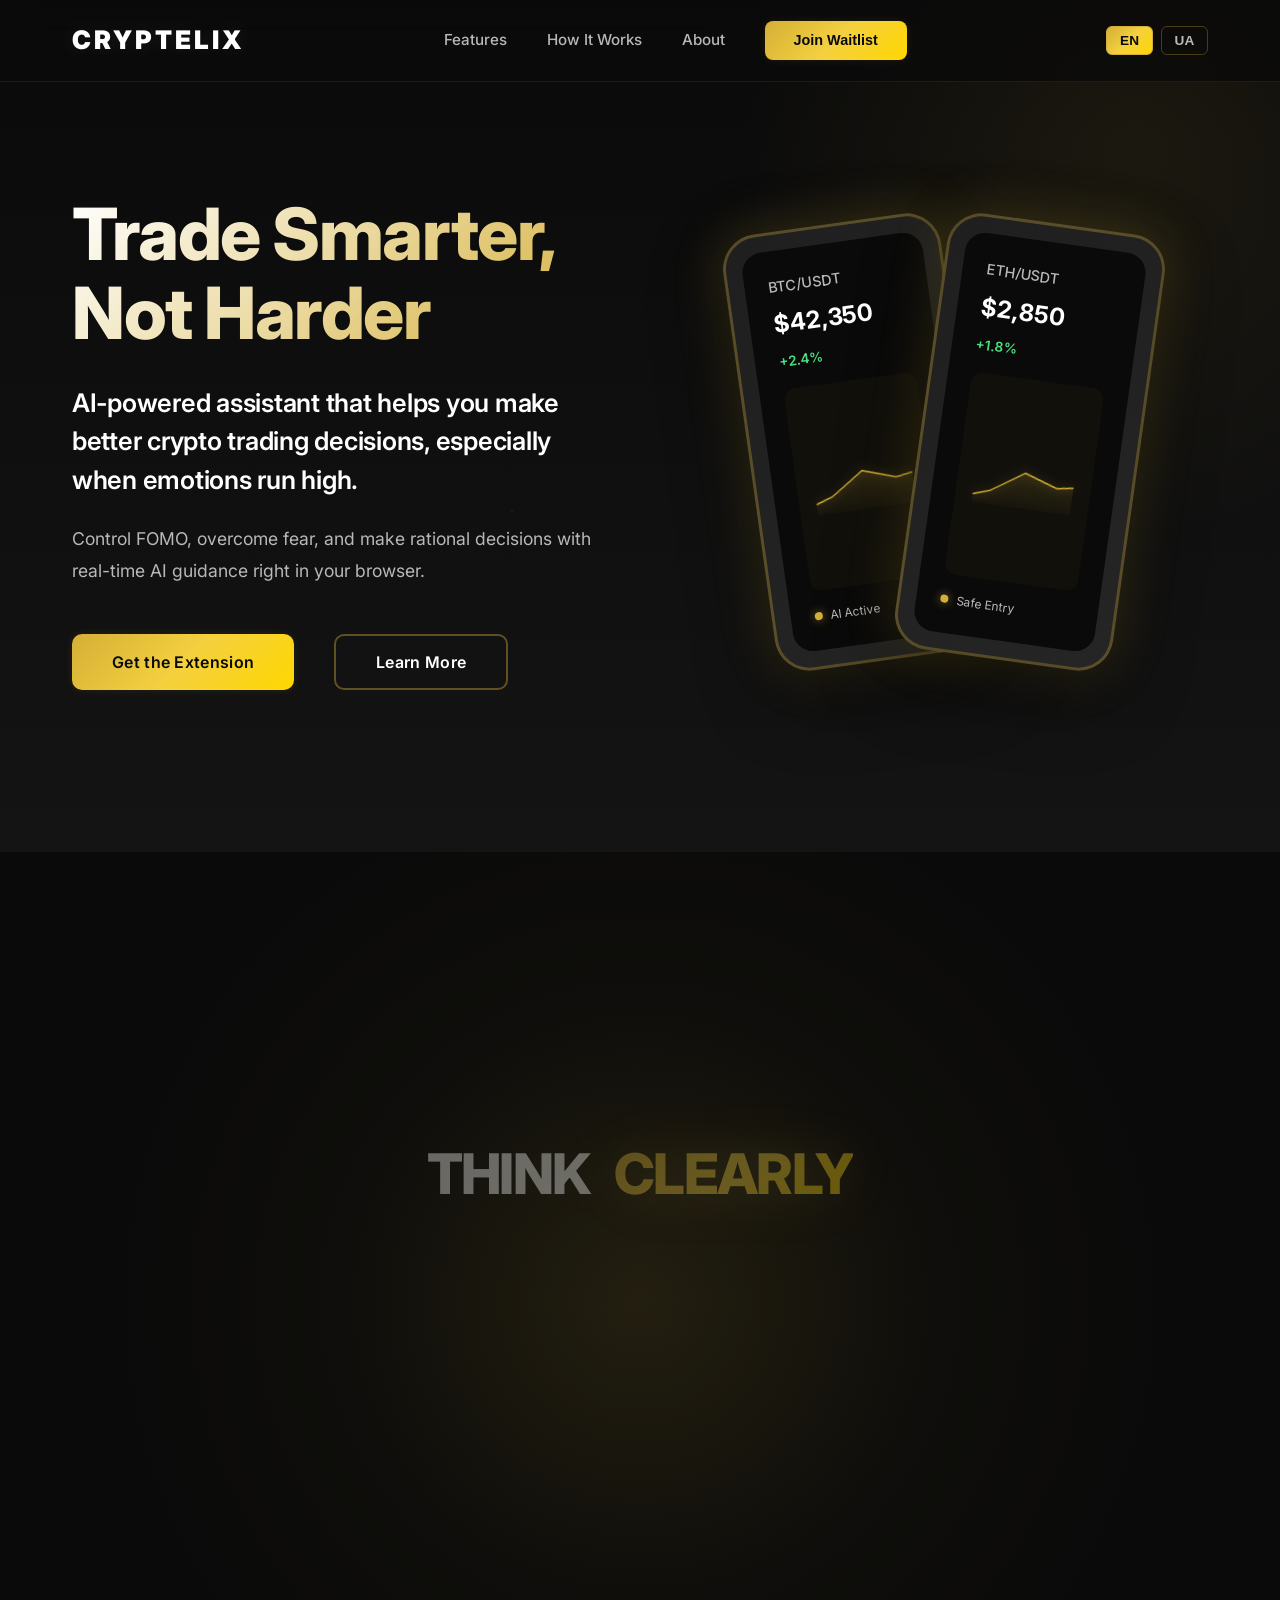
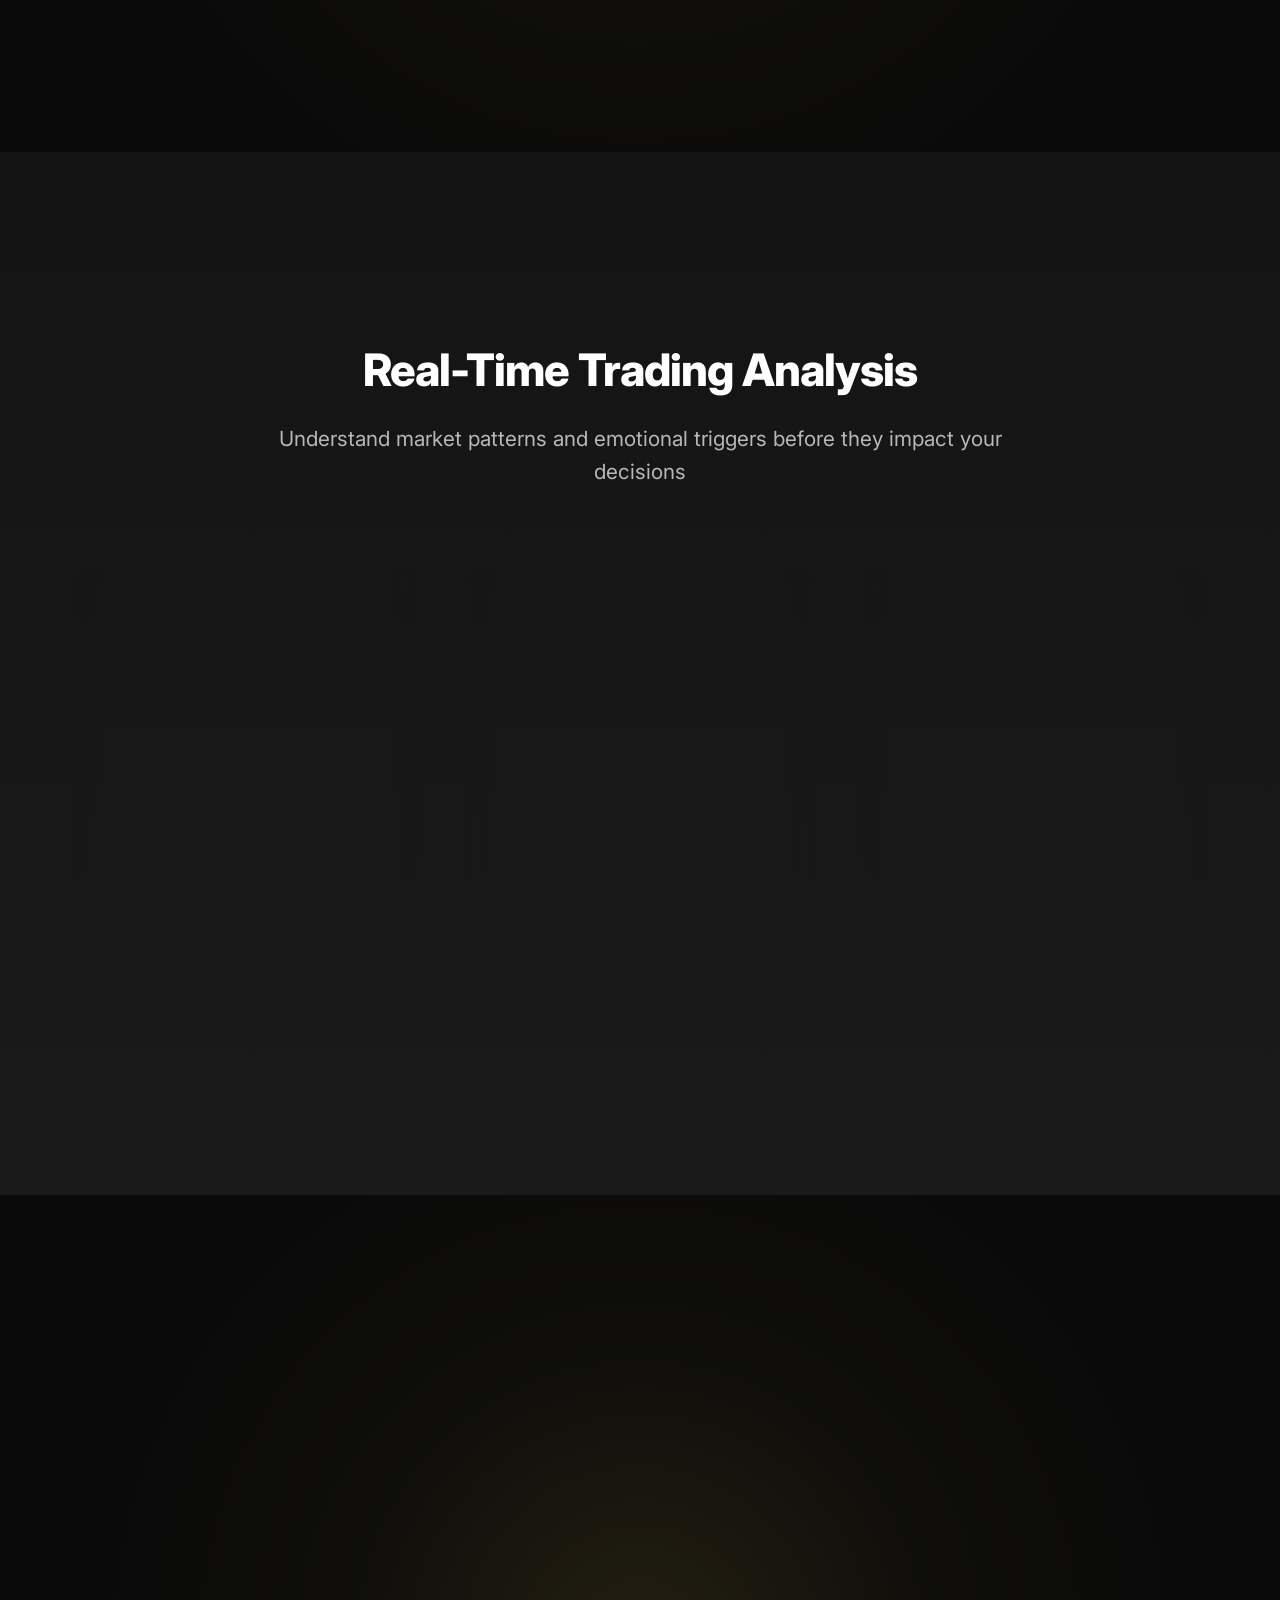
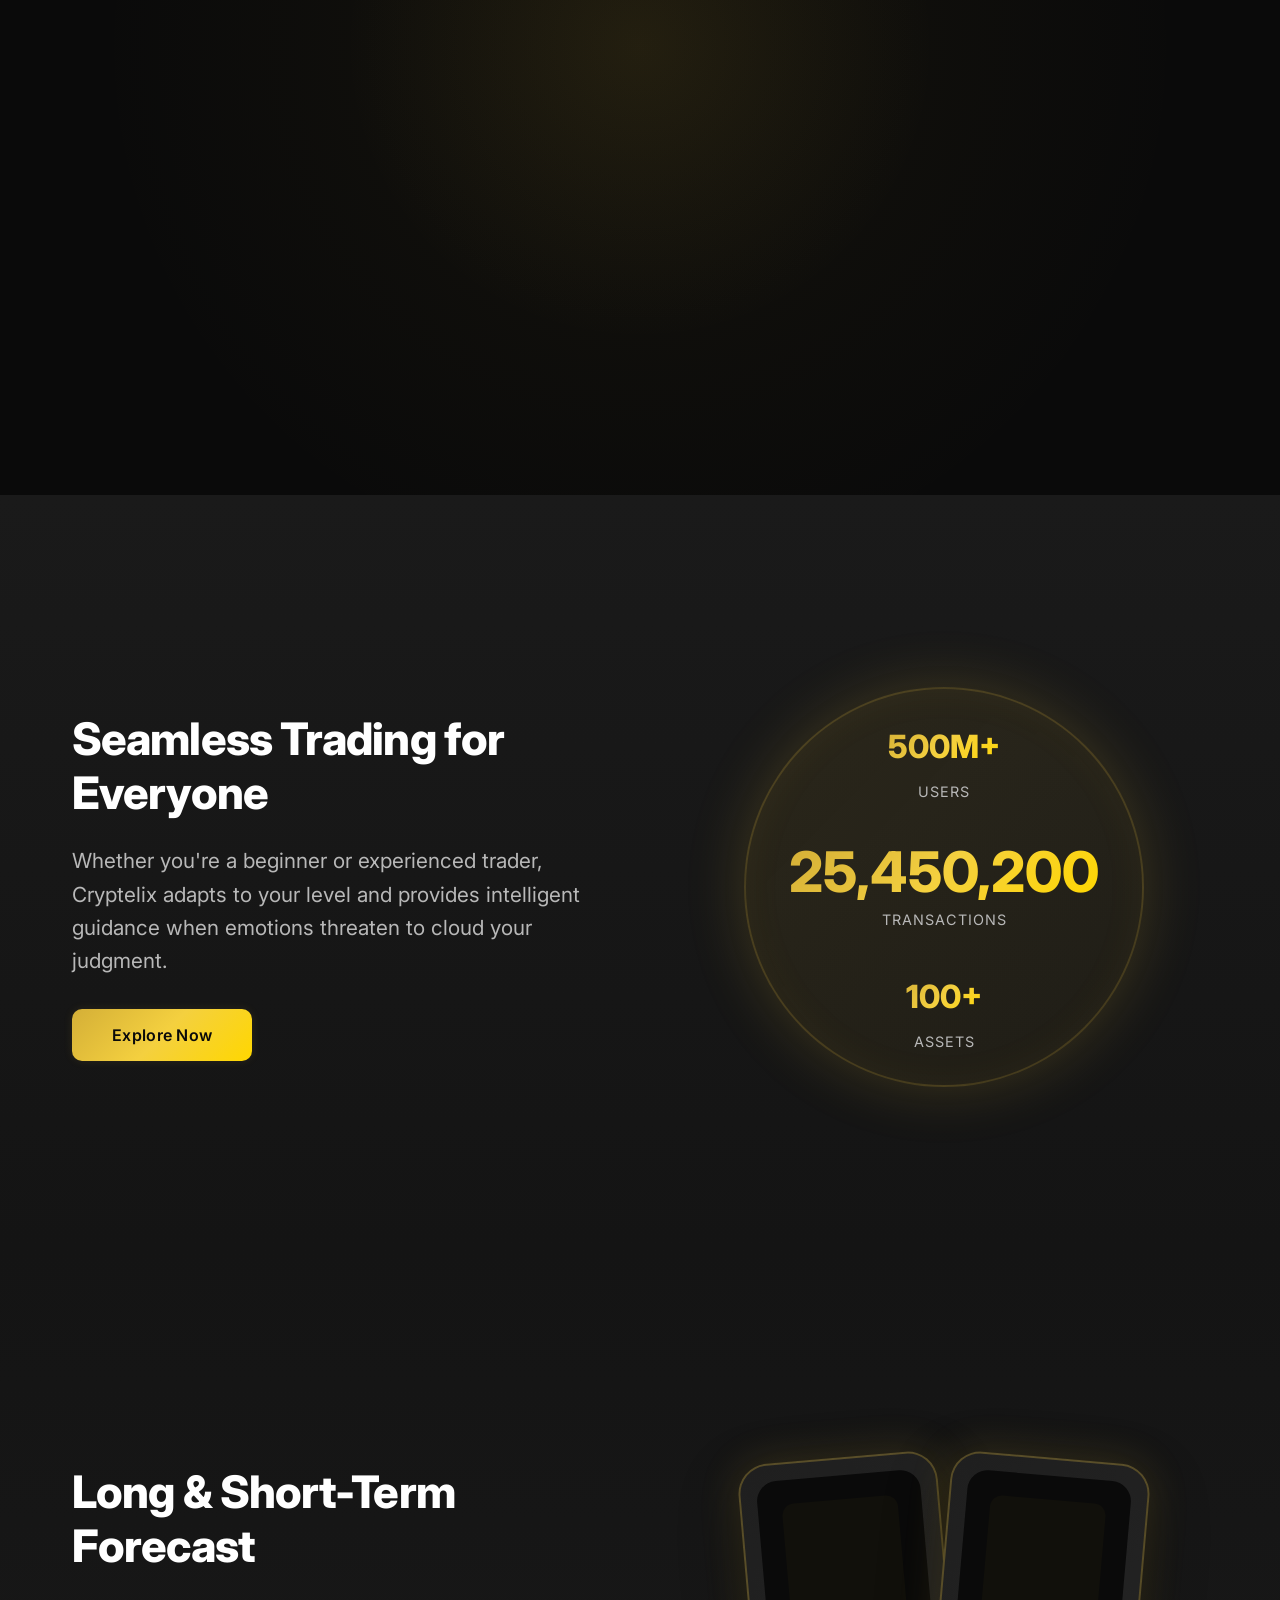
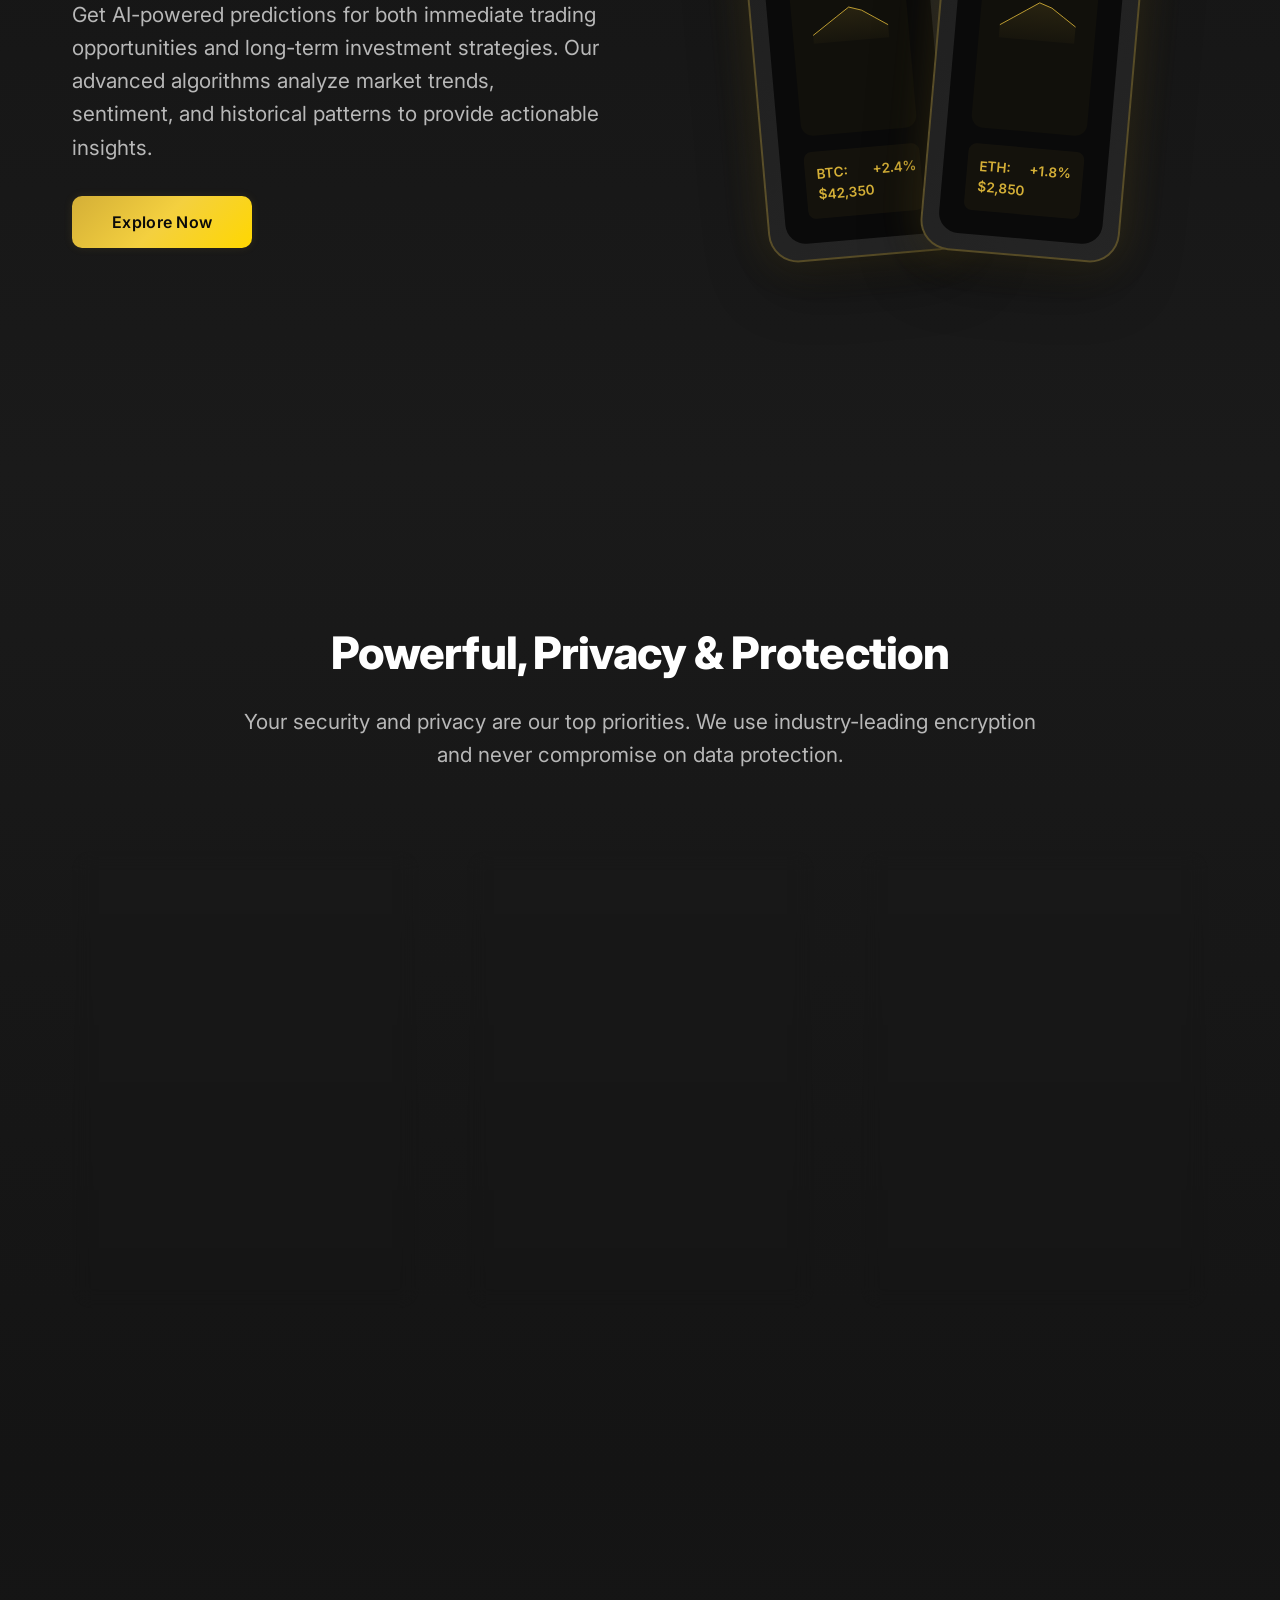
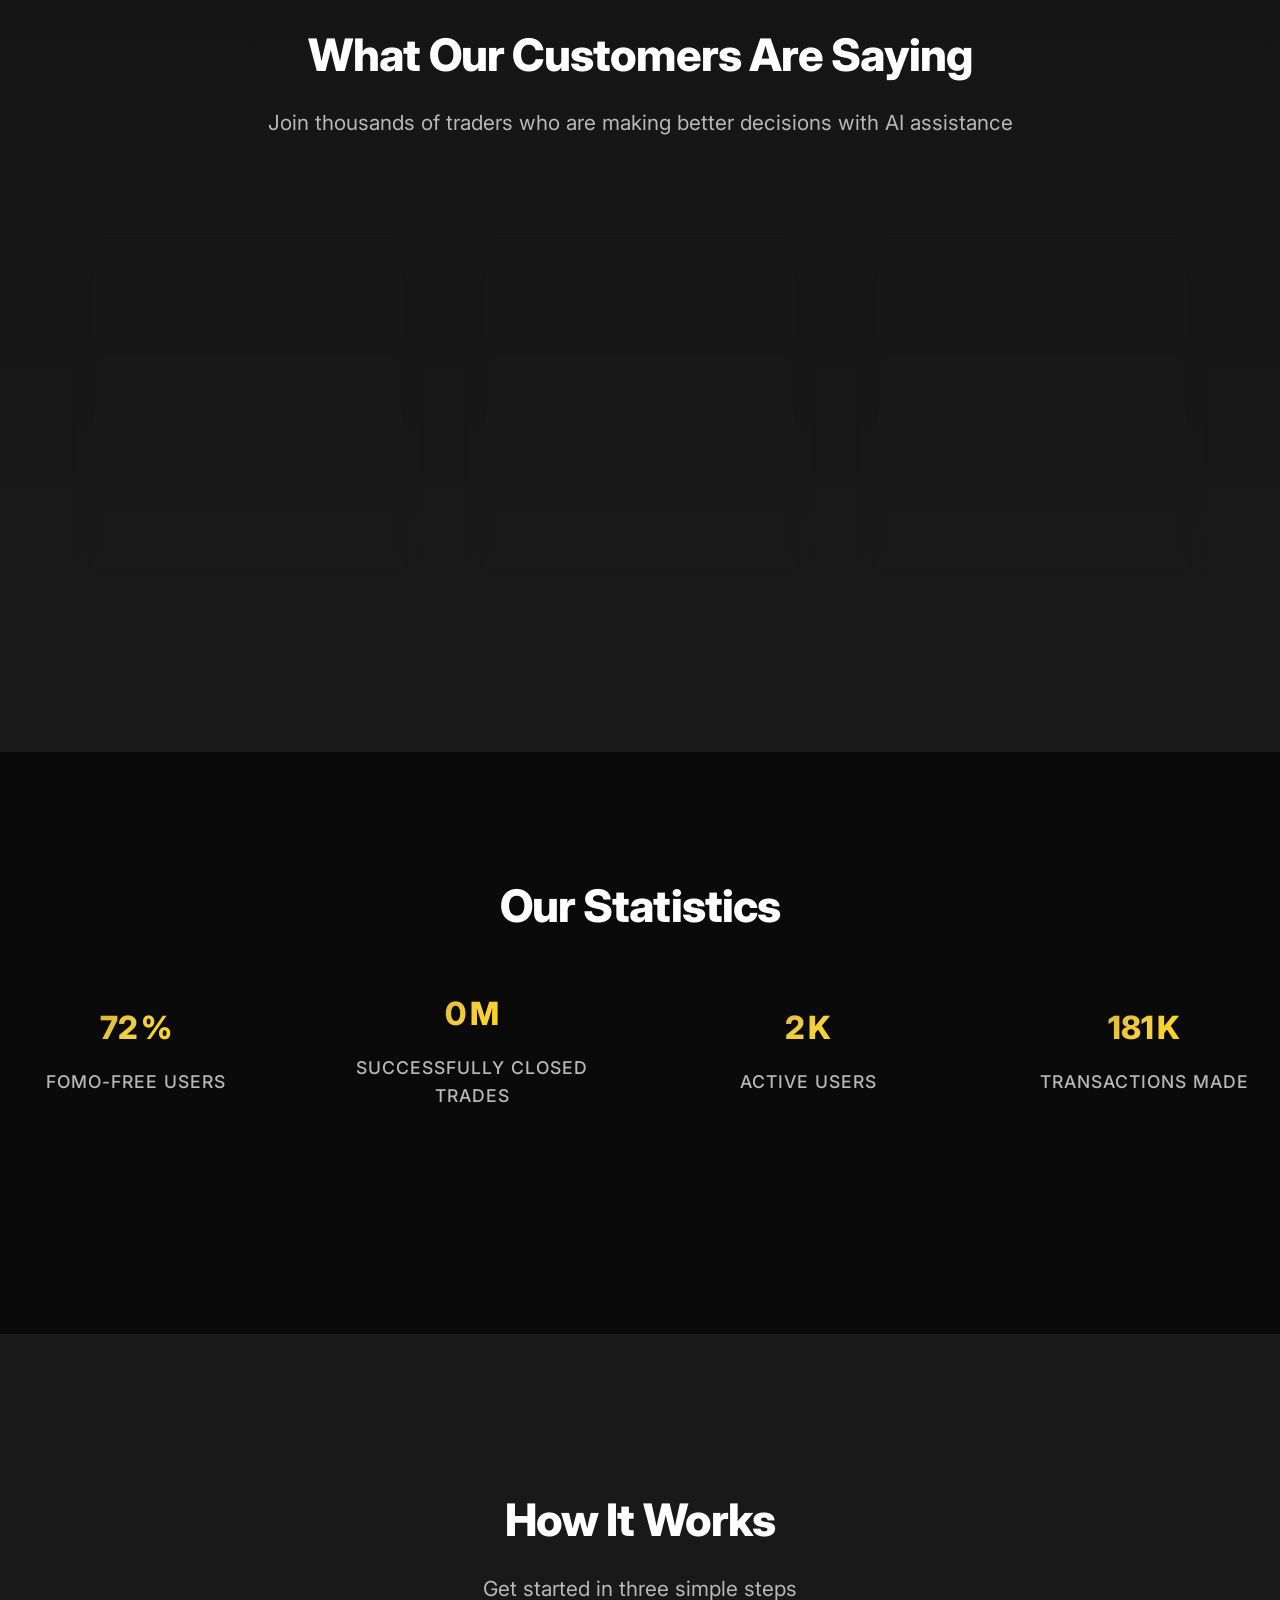
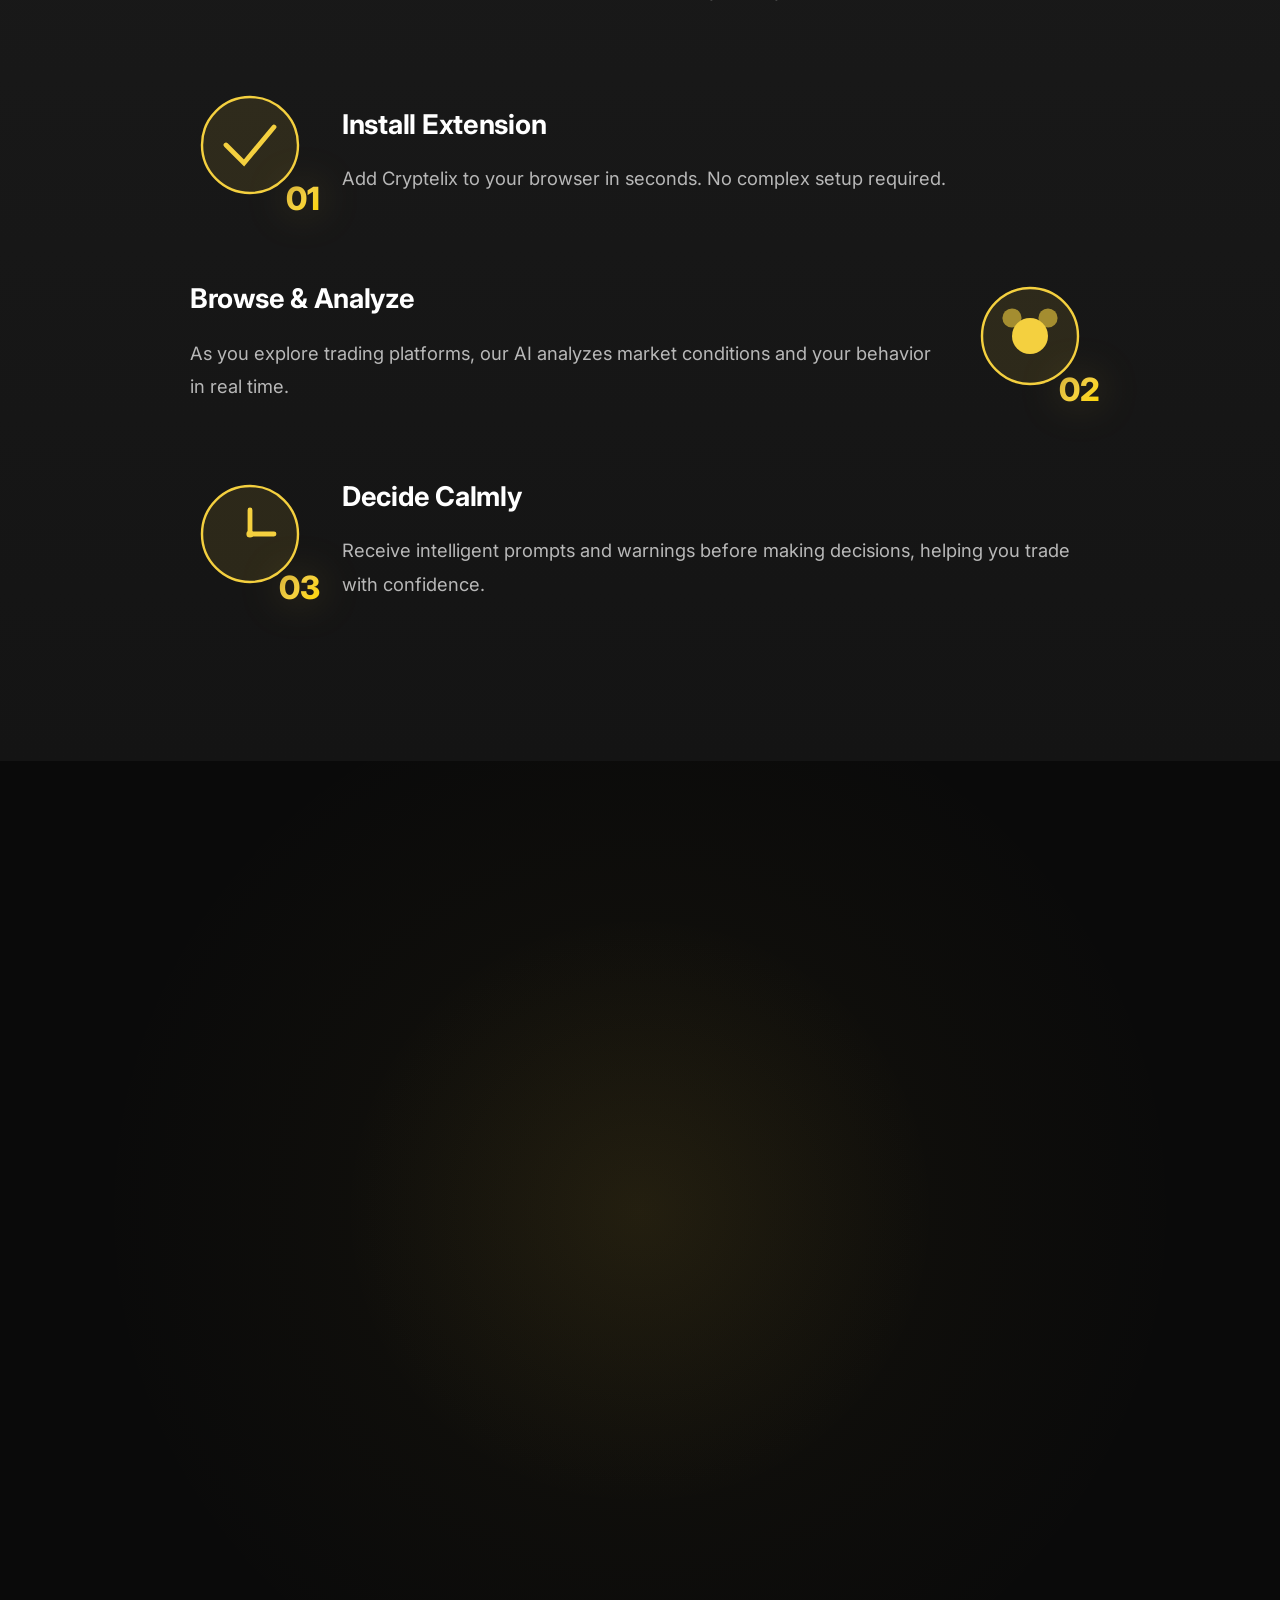
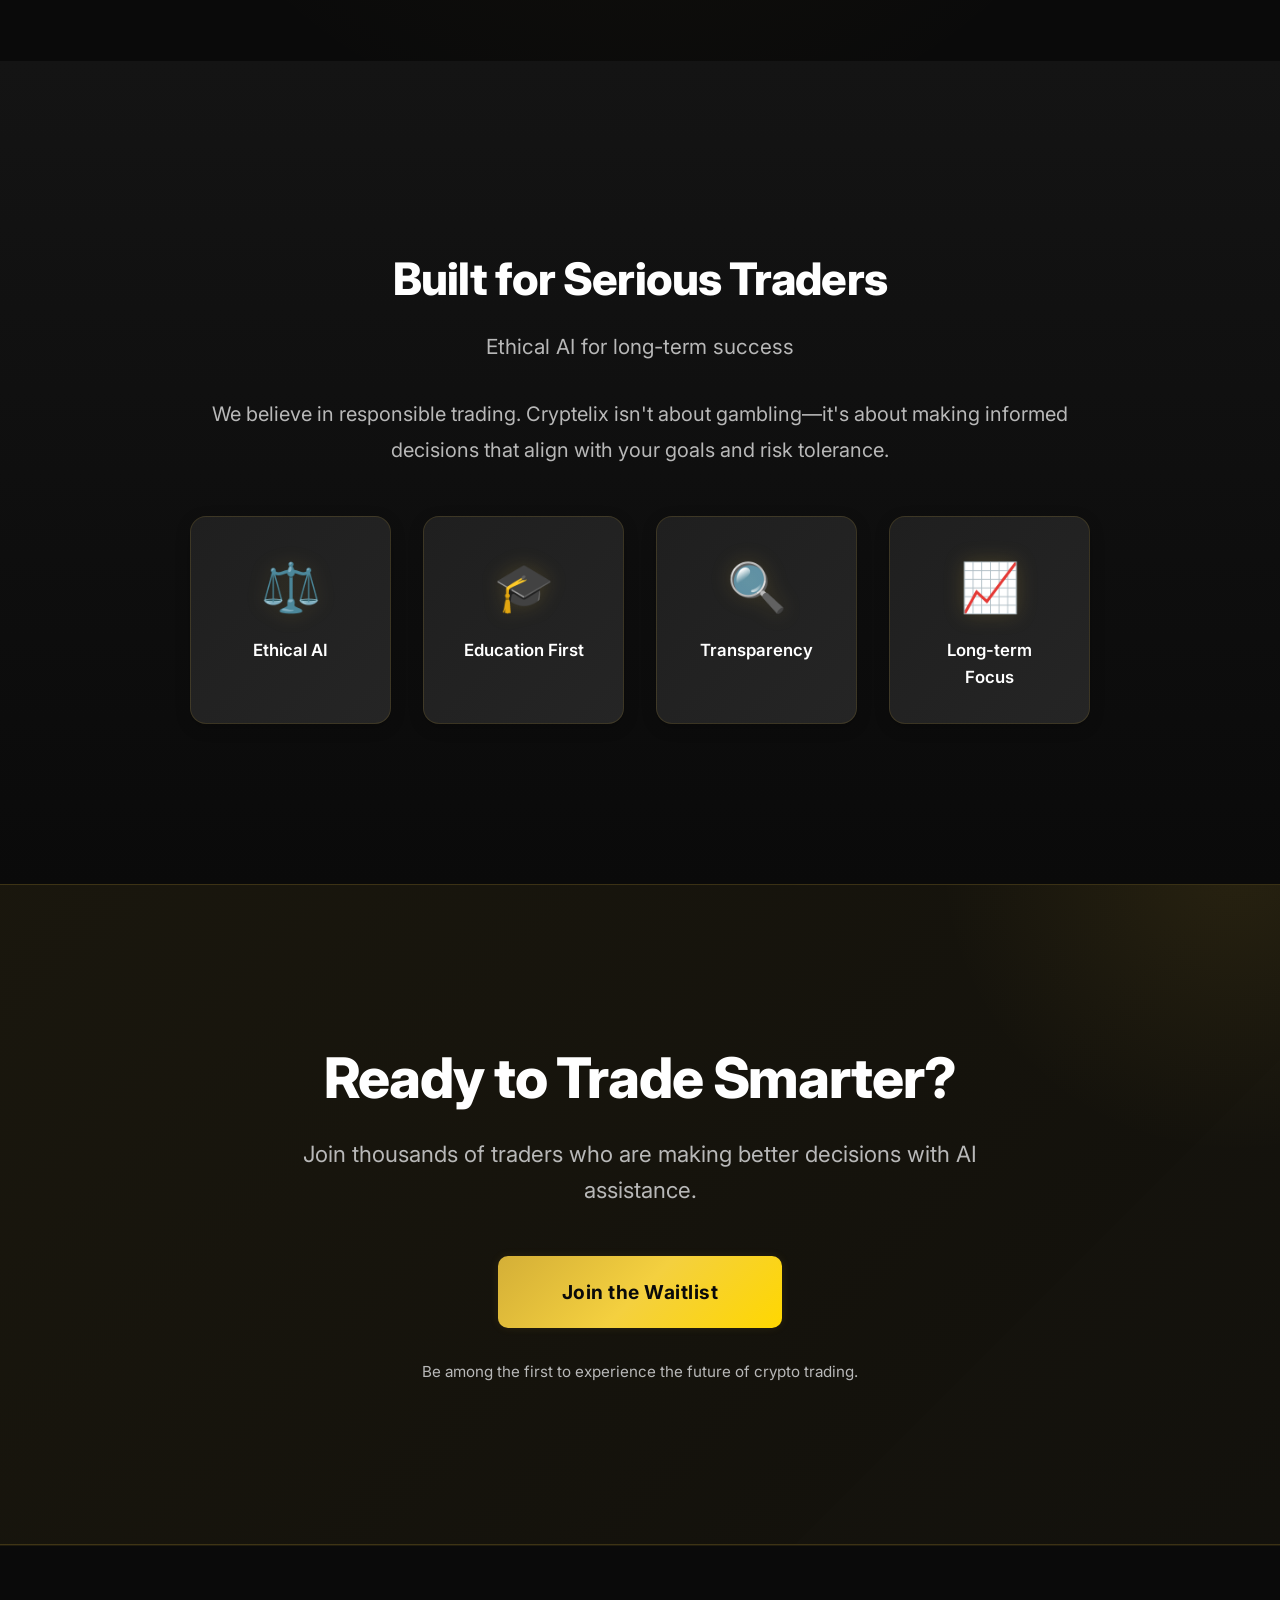
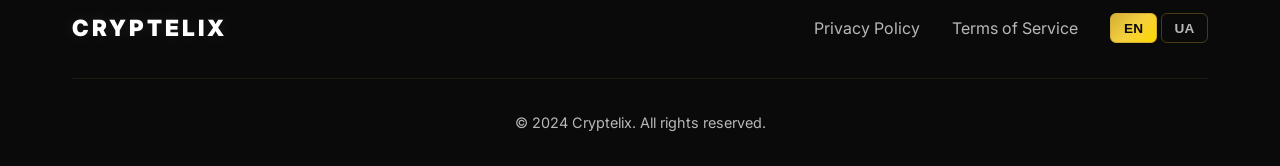
==== commit 8046cd36: "Added Waitlist" ====
--- a/index.html
+++ b/index.html
@@ -22,7 +22,7 @@
                 <a href="#features" class="nav-link" data-i18n="nav.features">Features</a>
                 <a href="#how-it-works" class="nav-link" data-i18n="nav.howItWorks">How It Works</a>
                 <a href="#trust" class="nav-link" data-i18n="nav.about">About</a>
-                <button class="nav-cta-btn" data-i18n="nav.cta">Join Waitlist</button>
+                <a href="waitlist.html"><button class="nav-cta-btn" data-i18n="nav.cta">Join Waitlist</button></a>
             </div>
             <div class="nav-lang-switcher">
                 <button class="lang-btn active" data-lang="en" aria-label="Switch to English">EN</button>
@@ -59,7 +59,7 @@
                             <div class="phone-screen">
                                 <div class="phone-content">
                                     <div class="phone-header">
-                                        <div class="phone-title">BTC/USD</div>
+                                        <div class="phone-title">BTC/USDT</div>
                                         <div class="phone-price">$42,350</div>
                                         <div class="phone-change positive">+2.4%</div>
                                     </div>
@@ -92,7 +92,7 @@
                             <div class="phone-screen">
                                 <div class="phone-content">
                                     <div class="phone-header">
-                                        <div class="phone-title">ETH/USD</div>
+                                        <div class="phone-title">ETH/USDT</div>
                                         <div class="phone-price">$2,850</div>
                                         <div class="phone-change positive">+1.8%</div>
                                     </div>
@@ -587,7 +587,7 @@
             <div class="cta-content">
                 <h2 class="cta-title" data-i18n="cta.title">Ready to Trade Smarter?</h2>
                 <p class="cta-subtitle" data-i18n="cta.subtitle">Join thousands of traders who are making better decisions with AI assistance.</p>
-                <button class="btn btn-primary btn-large" data-i18n="cta.button">Join the Waitlist</button>
+                <a href="waitlist.html"><button class="btn btn-primary btn-large" data-i18n="cta.button">Join the Waitlist</button></a>
                 <p class="cta-subtext" data-i18n="cta.subtext">Be among the first to experience the future of crypto trading.</p>
             </div>
         </div>
